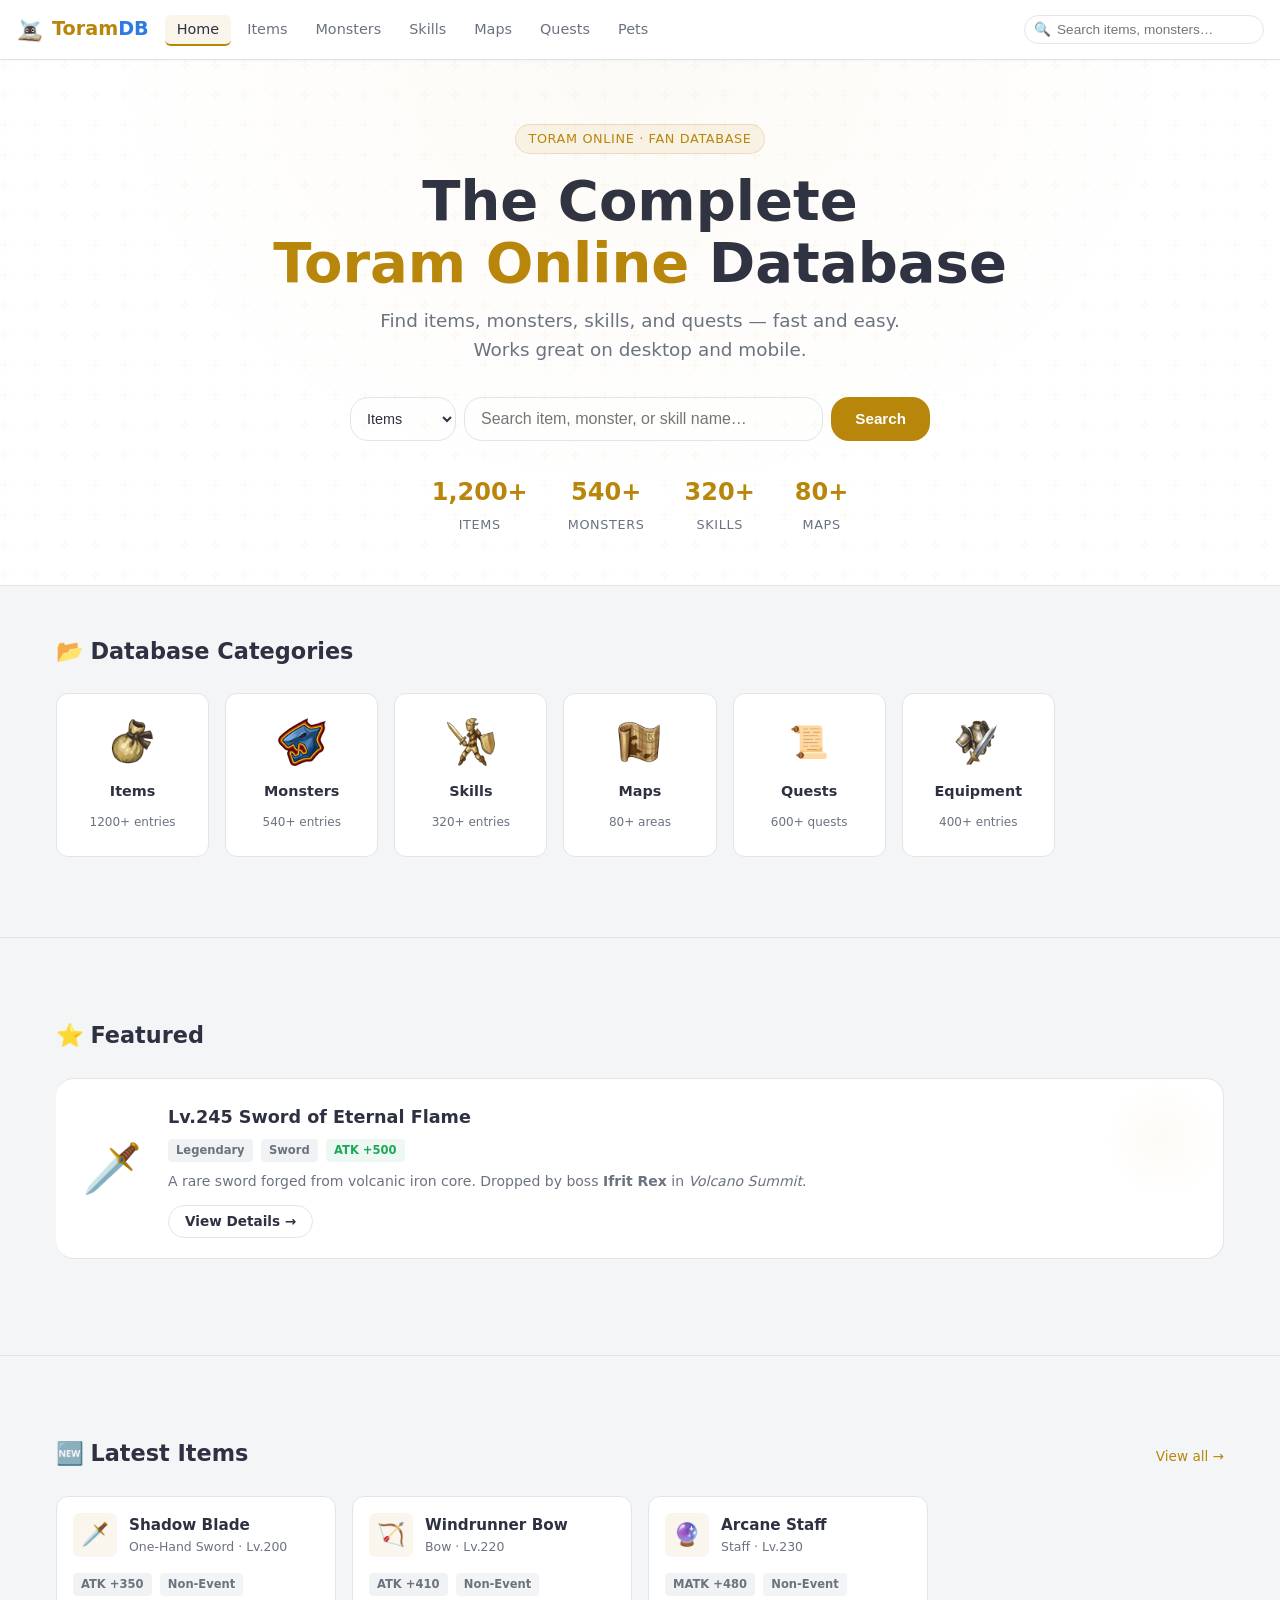
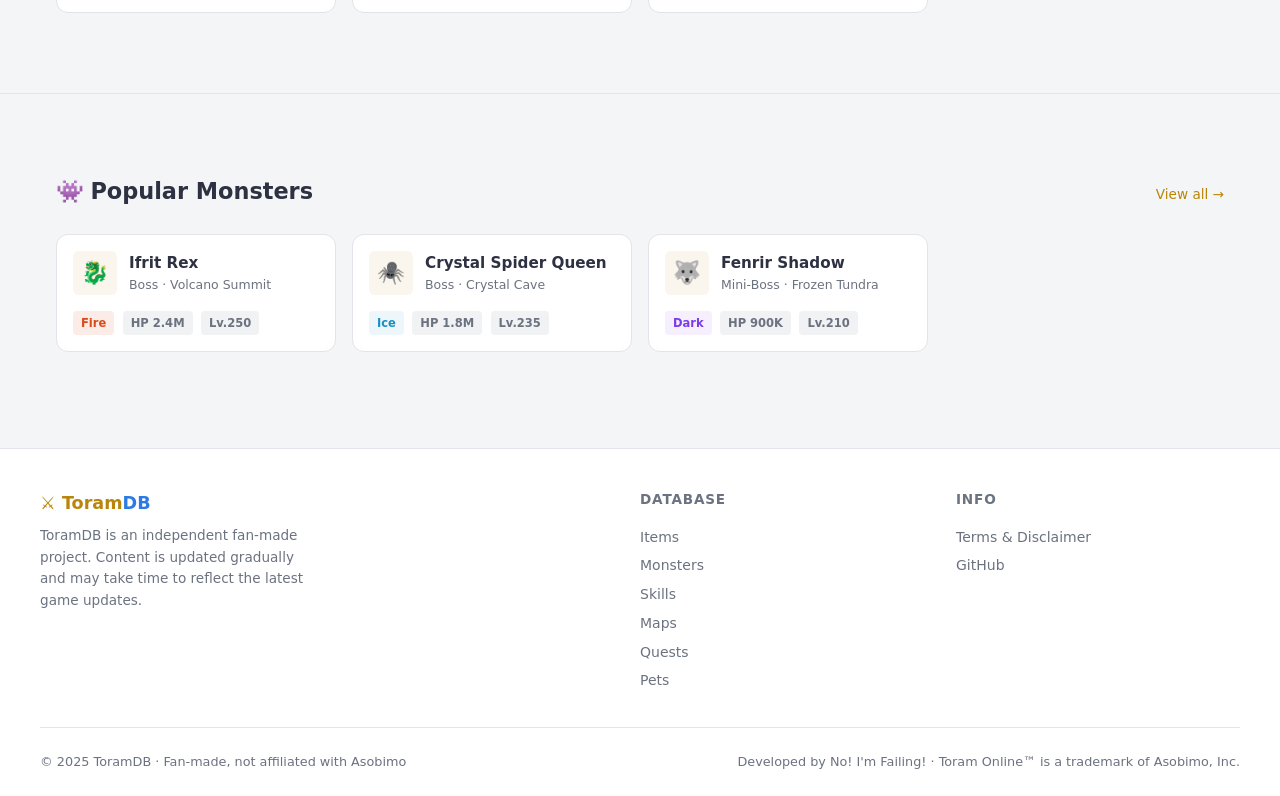
==== index.html @ d9466b9e "feat: replace emoji icons with custom PNG icons in navigation and categories ## CSS - Add .brand-ico" ====
<!DOCTYPE html>
<html lang="en">
<head>
  <meta charset="UTF-8" />
  <meta name="viewport" content="width=device-width, initial-scale=1.0" />
  <meta name="description" content="ToramDB — The most complete fan-made database for Toram Online. Find items, monsters, skills, maps, and quests." />
  <title>ToramDB — The Fan-made Toram Online Database</title>
  <link rel="stylesheet" href="css/style.css" />
  <!-- Favicon placeholder -->
  <link rel="icon" href="data:image/svg+xml,<svg xmlns='http://www.w3.org/2000/svg' viewBox='0 0 100 100'><text y='.9em' font-size='90'>⚔️</text></svg>" />
</head>
<body>

  <!-- ==================== NAVBAR ==================== -->
  <nav class="navbar" role="navigation" aria-label="Main navigation">
    <a href="index.html" class="nav-brand">
      <span class="brand-icon"><img src="img/icons/brand_ico.png" alt="ToramDB" width="28" height="28"></span>
      <span>Toram<span class="brand-highlight">DB</span></span>
    </a>

    <ul class="nav-links" role="list">
      <li><a href="index.html" class="active">Home</a></li>
      <li><a href="pages/items.html">Items</a></li>
      <li><a href="pages/monsters.html">Monsters</a></li>
      <li><a href="pages/skills.html">Skills</a></li>
      <li><a href="pages/maps.html">Maps</a></li>
      <li><a href="pages/quests.html">Quests</a></li>
      <li><a href="pages/pets.html">Pets</a></li>
    </ul>

    <div class="nav-search">
      <span class="search-icon">🔍</span>
      <input
        type="search"
        class="search-sync"
        placeholder="Search items, monsters…"
        aria-label="Search"
        id="navSearchInput"
      />
    </div>

    <button
      class="hamburger"
      id="hamburger"
      aria-label="Toggle menu"
      aria-expanded="false"
      aria-controls="mobileMenu"
    >
      <span></span><span></span><span></span>
    </button>
  </nav>

  <!-- Mobile Menu -->
  <div class="mobile-menu" id="mobileMenu" role="menu">
    <a href="index.html" role="menuitem">🏠 Home</a>
    <a href="pages/items.html" role="menuitem"><img src="img/icons/items_ico.png" class="menu-icon" alt=""> Items</a>
    <a href="pages/monsters.html" role="menuitem"><img src="img/icons/monsters_ico.png" class="menu-icon" alt=""> Monsters</a>
    <a href="pages/skills.html" role="menuitem"><img src="img/icons/skills_ico.png" class="menu-icon" alt=""> Skills</a>
    <a href="pages/maps.html" role="menuitem"><img src="img/icons/maps_ico.png" class="menu-icon" alt=""> Maps</a>
    <a href="pages/quests.html" role="menuitem">📜 Quests</a>
    <a href="pages/pets.html" role="menuitem">🐾 Pets</a>
    <div class="mobile-search">
      <span class="search-icon">🔍</span>
      <input
        type="search"
        class="search-sync"
        placeholder="Search items, monsters…"
        aria-label="Mobile search"
      />
    </div>
  </div>

  <!-- ==================== HERO ==================== -->
  <section class="hero" aria-labelledby="hero-title">
    <div class="hero-badge">Toram Online · Fan Database</div>
    <h1 id="hero-title">
      The Complete<br />
      <span>Toram Online</span> Database
    </h1>
    <p>
      Find items, monsters, skills, and quests — fast and easy.
      Works great on desktop and mobile.
    </p>

    <form class="hero-search" id="heroSearchForm" role="search">
      <select id="heroSearchCategory" aria-label="Search category">
        <option value="items">Items</option>
        <option value="monsters">Monsters</option>
        <option value="skills">Skills</option>
        <option value="maps">Maps</option>
        <option value="quests">Quests</option>
        <option value="pets">Pets</option>
      </select>
      <input
        type="search"
        id="heroSearchInput"
        class="search-sync"
        placeholder="Search item, monster, or skill name…"
        aria-label="Hero search"
        autocomplete="off"
      />
      <button type="submit" class="btn btn-primary">Search</button>
    </form>

    <div class="hero-stats" id="heroStats" aria-label="Database statistics">
      <div class="stat">
        <span class="stat-num" data-count="1200" data-suffix="+">0</span>
        <span class="stat-label">Items</span>
      </div>
      <div class="stat">
        <span class="stat-num" data-count="540" data-suffix="+">0</span>
        <span class="stat-label">Monsters</span>
      </div>
      <div class="stat">
        <span class="stat-num" data-count="320" data-suffix="+">0</span>
        <span class="stat-label">Skills</span>
      </div>
      <div class="stat">
        <span class="stat-num" data-count="80" data-suffix="+">0</span>
        <span class="stat-label">Maps</span>
      </div>
    </div>
  </section>

  <!-- ==================== CATEGORIES ==================== -->
  <main>
    <div class="section">
      <div class="section-header">
        <h2 class="section-title"><span class="icon">📂</span>Database Categories</h2>
      </div>
      <div class="categories-grid" id="categoriesGrid">
        <a href="pages/items.html" class="cat-card" aria-label="Items database">
          <span class="cat-icon"><img src="img/icons/items_ico.png" alt="Items"></span>
          <span class="cat-name">Items</span>
          <span class="cat-count">1200+ entries</span>
        </a>
        <a href="pages/monsters.html" class="cat-card" aria-label="Monsters database">
          <span class="cat-icon"><img src="img/icons/monsters_ico.png" alt="Monsters"></span>
          <span class="cat-name">Monsters</span>
          <span class="cat-count">540+ entries</span>
        </a>
        <a href="pages/skills.html" class="cat-card" aria-label="Skills database">
          <span class="cat-icon"><img src="img/icons/skills_ico.png" alt="Skills"></span>
          <span class="cat-name">Skills</span>
          <span class="cat-count">320+ entries</span>
        </a>
        <a href="pages/maps.html" class="cat-card" aria-label="Maps database">
          <span class="cat-icon"><img src="img/icons/maps_ico.png" alt="Maps"></span>
          <span class="cat-name">Maps</span>
          <span class="cat-count">80+ areas</span>
        </a>
        <a href="pages/quests.html" class="cat-card" aria-label="Quests database">
          <span class="cat-icon">📜</span>
          <span class="cat-name">Quests</span>
          <span class="cat-count">600+ quests</span>
        </a>
        <a href="pages/items.html?category=equipment" class="cat-card" aria-label="Equipment database">
          <span class="cat-icon"><img src="img/icons/equip_ico.png" alt="Equipment"></span>
          <span class="cat-name">Equipment</span>
          <span class="cat-count">400+ entries</span>
        </a>
      </div>
    </div>

    <hr class="divider" />

    <!-- ==================== SPOTLIGHT: FEATURED ITEM ==================== -->
    <div class="section">
      <div class="section-header">
        <h2 class="section-title"><span class="icon">⭐</span>Featured</h2>
      </div>

      <div class="spotlight-card" id="spotlightCard">
        <div class="spotlight-icon">🗡️</div>
        <div class="spotlight-info">
          <p class="title">Lv.245 Sword of Eternal Flame</p>
          <p class="meta">
            <span class="tag legendary">Legendary</span>
            <span class="tag">Sword</span>
            <span class="tag green">ATK +500</span>
          </p>
          <p class="text-muted" style="font-size:.875rem">
            A rare sword forged from volcanic iron core.
            Dropped by boss <strong>Ifrit Rex</strong> in <em>Volcano Summit</em>.
          </p>
          <div class="mt-2">
            <a href="pages/items.html" class="btn btn-outline" style="font-size:.85rem;padding:.45rem 1rem">View Details →</a>
          </div>
        </div>
      </div>
    </div>

    <hr class="divider" />

    <!-- ==================== LATEST ITEMS ==================== -->
    <div class="section">
      <div class="section-header">
        <h2 class="section-title"><span class="icon">🆕</span>Latest Items</h2>
        <a href="pages/items.html" class="section-link">View all →</a>
      </div>
      <div class="data-grid" id="latestItemsGrid">

        <article class="data-card" data-name="Shadow Blade" style="cursor:pointer">
          <div class="data-card-header">
            <div class="data-card-icon">🗡️</div>
            <div>
              <div class="data-card-title">Shadow Blade</div>
              <div class="data-card-subtitle">One-Hand Sword · Lv.200</div>
            </div>
          </div>
          <div class="data-card-body">
            <span class="tag">ATK +350</span>
            <span class="tag non-event">Non-Event</span>
          </div>
        </article>

        <article class="data-card" data-name="Windrunner Bow" style="cursor:pointer">
          <div class="data-card-header">
            <div class="data-card-icon">🏹</div>
            <div>
              <div class="data-card-title">Windrunner Bow</div>
              <div class="data-card-subtitle">Bow · Lv.220</div>
            </div>
          </div>
          <div class="data-card-body">
            <span class="tag">ATK +410</span>
            <span class="tag non-event">Non-Event</span>
          </div>
        </article>

        <article class="data-card" data-name="Arcane Staff" style="cursor:pointer">
          <div class="data-card-header">
            <div class="data-card-icon">🔮</div>
            <div>
              <div class="data-card-title">Arcane Staff</div>
              <div class="data-card-subtitle">Staff · Lv.230</div>
            </div>
          </div>
          <div class="data-card-body">
            <span class="tag">MATK +480</span>
            <span class="tag non-event">Non-Event</span>
          </div>
        </article>

      </div>
    </div>

    <hr class="divider" />

    <!-- ==================== FEATURED MONSTERS ==================== -->
    <div class="section">
      <div class="section-header">
        <h2 class="section-title"><span class="icon">👾</span>Popular Monsters</h2>
        <a href="pages/monsters.html" class="section-link">View all →</a>
      </div>
      <div class="data-grid" id="popularMonstersGrid">

        <article class="data-card">
          <div class="data-card-header">
            <div class="data-card-icon">🐉</div>
            <div>
              <div class="data-card-title">Ifrit Rex</div>
              <div class="data-card-subtitle">Boss · Volcano Summit</div>
            </div>
          </div>
          <div class="data-card-body">
            <span class="tag red">Fire</span>
            <span class="tag">HP 2.4M</span>
            <span class="tag legendary">Lv.250</span>
          </div>
        </article>

        <article class="data-card">
          <div class="data-card-header">
            <div class="data-card-icon">🕷️</div>
            <div>
              <div class="data-card-title">Crystal Spider Queen</div>
              <div class="data-card-subtitle">Boss · Crystal Cave</div>
            </div>
          </div>
          <div class="data-card-body">
            <span class="tag ice">Ice</span>
            <span class="tag">HP 1.8M</span>
            <span class="tag legendary">Lv.235</span>
          </div>
        </article>

        <article class="data-card">
          <div class="data-card-header">
            <div class="data-card-icon">🐺</div>
            <div>
              <div class="data-card-title">Fenrir Shadow</div>
              <div class="data-card-subtitle">Mini-Boss · Frozen Tundra</div>
            </div>
          </div>
          <div class="data-card-body">
            <span class="tag dark">Dark</span>
            <span class="tag">HP 900K</span>
            <span class="tag legendary">Lv.210</span>
          </div>
        </article>

      </div>
    </div>
  </main>

  <!-- ==================== FOOTER ==================== -->
  <footer>
    <div class="footer-grid">
      <div>
        <div class="footer-brand">⚔️ Toram<span class="brand-highlight">DB</span></div>
        <p class="footer-desc">
          ToramDB is an independent fan-made project.
          Content is updated gradually and may take time to reflect
          the latest game updates.
        </p>
      </div>
      <div class="footer-col">
        <h4>Database</h4>
        <a href="pages/items.html">Items</a>
        <a href="pages/monsters.html">Monsters</a>
        <a href="pages/skills.html">Skills</a>
        <a href="pages/maps.html">Maps</a>
        <a href="pages/quests.html">Quests</a>
        <a href="pages/pets.html">Pets</a>
      </div>
      <div class="footer-col">
        <h4>Info</h4>
        <a href="pages/terms.html">Terms & Disclaimer</a>
        <a href="https://github.com/ut053082686/toramcodex.github.io" target="_blank" rel="noopener">GitHub</a>
      </div>
    </div>
    <div class="footer-bottom">
      <span>© 2025 ToramDB · Fan-made, not affiliated with Asobimo</span>
      <span>Developed by No! I'm Failing! · Toram Online™ is a trademark of Asobimo, Inc.</span>
    </div>
  </footer>

  <button id="backToTop" aria-label="Back to top" title="Back to top">↑</button>

  <!-- Item detail modal -->
  <div id="itemModal"></div>

  <script src="js/sheets.js"></script>
  <script src="js/main.js"></script>
  <script src="js/modal.js"></script>
  <script>
    // Load homepage sections from Google Sheets (categories, featured, stats)
    ToramSheets.loadHomepage();

    // Load latest data from Sheets (if configured), else keep static HTML
    ToramSheets.loadLatest('items', 'latestItemsGrid', 3);

    // Make Latest Items cards clickable → popup modal
    // Use event delegation so it works with both static and dynamic cards
    document.getElementById('latestItemsGrid').addEventListener('click', function (e) {
      var card = e.target.closest('[data-name]');
      if (card) ItemModal.open(card.dataset.name);
    });
  </script>
</body>
</html>
---- css/style.css ----
/* ============================================================
   ToramCodex — Mobile-first stylesheet
   Theme: Soft Light RPG  |  Palette: Gray · White · Gold
   ============================================================ */

/* ---------- Reset & Custom Properties ---------- */
*, *::before, *::after {
  box-sizing: border-box;
  margin: 0;
  padding: 0;
}

:root {
  /* Base — soft off-whites, never pure #fff */
  --bg-base:       #f4f5f7;
  --bg-card:       #ffffff;
  --bg-card-hover: #fafafa;
  --bg-nav:        #ffffffee;
  --border:        #e2e4e9;
  --border-hover:  #c8cbd3;

  /* Accent — warm muted amber for RPG feel */
  --accent:        #b8860b;
  --accent-hover:  #d49b14;
  --accent-cyan:   #2c7be5;
  --accent-gold:   #b8860b;

  /* Text — dark grays, not pure black */
  --text-primary:  #2d3142;
  --text-secondary:#6b7280;

  /* Status */
  --danger:        #dc3545;
  --success:       #28a745;
  --info:          #2c7be5;
  --warning:       #d49b14;

  /* Toram Element Colors — slightly deeper for light bg contrast */
  --el-fire:       #d94b1a;
  --el-ice:        #1a8fc4;
  --el-wind:       #1ea85a;
  --el-earth:      #a07830;
  --el-dark:       #7c3aed;
  --el-light:      #b8960a;
  --el-water:      #2179b5;
  --el-neutral:    #6b7280;

  /* Item Category Colors */
  --tag-event:     #d47a0a;
  --tag-non-event: #6b7280;

  /* Layout */
  --radius-sm:     6px;
  --radius-md:     12px;
  --radius-lg:     18px;
  --shadow:        0 2px 12px rgba(0,0,0,.08);
  --shadow-glow:   0 4px 16px rgba(184,134,11,.1);
  --transition:    .2s ease;
  --nav-h:         60px;
  --font-main:     'Segoe UI', system-ui, sans-serif;
  --font-mono:     'Courier New', monospace;
}

html { scroll-behavior: smooth; }

body {
  font-family: var(--font-main);
  background: var(--bg-base);
  color: var(--text-primary);
  line-height: 1.6;
  min-height: 100vh;
  overflow-y: scroll;
}

a { color: var(--accent); text-decoration: none; }
a:hover { color: var(--accent-hover); }

img { max-width: 100%; display: block; }

ul { list-style: none; }

/* ---------- Scrollbar ---------- */
::-webkit-scrollbar { width: 6px; }
::-webkit-scrollbar-track { background: var(--bg-base); }
::-webkit-scrollbar-thumb { background: #c8cbd3; border-radius: 3px; }

/* ============================================================
   NAVIGATION
   ============================================================ */
.navbar {
  position: sticky;
  top: 0;
  z-index: 1000;
  height: var(--nav-h);
  background: var(--bg-nav);
  backdrop-filter: blur(12px);
  border-bottom: 1px solid var(--border);
  display: flex;
  align-items: center;
  padding: 0 1rem;
  gap: 1rem;
  box-shadow: 0 1px 3px rgba(0,0,0,.04);
}

.nav-brand {
  display: flex;
  align-items: center;
  gap: .5rem;
  font-size: 1.2rem;
  font-weight: 700;
  color: var(--accent);
  white-space: nowrap;
}

.nav-brand .brand-icon { font-size: 1.4rem; line-height: 1; }
.nav-brand .brand-icon img { width: 28px; height: 28px; object-fit: contain; vertical-align: middle; }
.brand-highlight { color: var(--accent-cyan); }

/* Category card & mobile menu icon images */
.cat-icon img { width: 48px; height: 48px; object-fit: contain; }
.menu-icon { width: 20px; height: 20px; object-fit: contain; vertical-align: middle; margin-right: 4px; }

.nav-links {
  display: flex;
  gap: .25rem;
  flex: 1;
}

.nav-links a {
  color: var(--text-secondary);
  padding: .4rem .75rem;
  border-radius: var(--radius-sm);
  font-size: .9rem;
  transition: color var(--transition), background var(--transition);
}

.nav-links a:hover,
.nav-links a.active {
  color: var(--text-primary);
  background: rgba(184,134,11,.08);
  border-bottom: 2px solid var(--accent);
}

.nav-search {
  position: relative;
  max-width: 240px;
  flex: 1;
}

.nav-search input {
  width: 100%;
  padding: .4rem .75rem .4rem 2rem;
  background: var(--bg-card);
  border: 1px solid var(--border);
  border-radius: 20px;
  color: var(--text-primary);
  font-size: .85rem;
  transition: border-color var(--transition);
}

.nav-search input:focus {
  outline: none;
  border-color: var(--accent);
  box-shadow: 0 0 0 2px rgba(184,134,11,.1);
}

.nav-search .search-icon {
  position: absolute;
  left: .6rem;
  top: 50%;
  transform: translateY(-50%);
  color: var(--text-secondary);
  font-size: .85rem;
  pointer-events: none;
}

/* Hamburger */
.hamburger {
  display: none;
  flex-direction: column;
  gap: 5px;
  background: none;
  border: none;
  cursor: pointer;
  padding: .3rem;
  margin-left: auto;
}

.hamburger span {
  display: block;
  width: 22px;
  height: 2px;
  background: var(--text-secondary);
  border-radius: 2px;
  transition: transform var(--transition), opacity var(--transition);
}

.hamburger.open span:nth-child(1) { transform: translateY(7px) rotate(45deg); }
.hamburger.open span:nth-child(2) { opacity: 0; }
.hamburger.open span:nth-child(3) { transform: translateY(-7px) rotate(-45deg); }

/* Mobile nav drawer */
.mobile-menu {
  display: none;
  position: fixed;
  top: var(--nav-h);
  left: 0;
  right: 0;
  background: var(--bg-card);
  border-bottom: 1px solid var(--border);
  padding: 1rem;
  z-index: 999;
  flex-direction: column;
  gap: .5rem;
}

.mobile-menu.open { display: flex; }

.mobile-menu a {
  color: var(--text-secondary);
  padding: .6rem 1rem;
  border-radius: var(--radius-sm);
  font-size: 1rem;
  transition: color var(--transition), background var(--transition);
}

.mobile-menu a:hover { color: var(--text-primary); background: var(--border); }

.mobile-search {
  position: relative;
  margin-top: .5rem;
}

.mobile-search input {
  width: 100%;
  padding: .6rem .75rem .6rem 2.2rem;
  background: var(--bg-base);
  border: 1px solid var(--border);
  border-radius: 20px;
  color: var(--text-primary);
  font-size: .9rem;
}

.mobile-search input:focus { outline: none; border-color: var(--accent); }

.mobile-search .search-icon {
  position: absolute;
  left: .75rem;
  top: 50%;
  transform: translateY(-50%);
  color: var(--text-secondary);
}

/* ============================================================
   HERO SECTION
   ============================================================ */
.hero {
  position: relative;
  overflow: hidden;
  padding: 4rem 1rem 3rem;
  text-align: center;
  background: var(--bg-card);
  border-bottom: 1px solid var(--border);
}

.hero::before {
  content: '';
  position: absolute;
  inset: 0;
  background:
    radial-gradient(ellipse at 50% 0%, rgba(184,134,11,.04) 0%, transparent 60%),
    url("data:image/svg+xml,%3Csvg width='60' height='60' viewBox='0 0 60 60' xmlns='http://www.w3.org/2000/svg'%3E%3Cg fill='none' fill-rule='evenodd'%3E%3Cg fill='%23b8860b' fill-opacity='0.03'%3E%3Cpath d='M36 34v-4h-2v4h-4v2h4v4h2v-4h4v-2h-4zm0-30V0h-2v4h-4v2h4v4h2V6h4V4h-4zM6 34v-4H4v4H0v2h4v4h2v-4h4v-2H6zM6 4V0H4v4H0v2h4v4h2V6h4V4H6z'/%3E%3C/g%3E%3C/g%3E%3C/svg%3E");
  pointer-events: none;
}

.hero-badge {
  display: inline-block;
  padding: .25rem .75rem;
  background: rgba(184,134,11,.08);
  border: 1px solid rgba(184,134,11,.2);
  border-radius: 20px;
  font-size: .8rem;
  color: var(--accent);
  margin-bottom: 1rem;
  letter-spacing: .05em;
  text-transform: uppercase;
}

.hero h1 {
  font-size: clamp(2rem, 6vw, 3.5rem);
  font-weight: 800;
  line-height: 1.1;
  margin-bottom: .75rem;
}

.hero h1 span {
  color: var(--accent);
}

.hero p {
  font-size: clamp(.95rem, 2.5vw, 1.15rem);
  color: var(--text-secondary);
  max-width: 560px;
  margin: 0 auto 2rem;
}

.hero-search {
  display: flex;
  max-width: 580px;
  margin: 0 auto 2rem;
  gap: .5rem;
}

.hero-search select {
  padding: .75rem .75rem;
  background: var(--bg-card);
  border: 1px solid var(--border);
  border-radius: var(--radius-lg);
  color: var(--text-primary);
  font-size: .9rem;
  cursor: pointer;
  transition: border-color var(--transition);
}

.hero-search select:focus { outline: none; border-color: var(--accent); }

.hero-search input {
  flex: 1;
  padding: .75rem 1rem;
  background: var(--bg-card);
  border: 1px solid var(--border);
  border-radius: var(--radius-lg);
  color: var(--text-primary);
  font-size: 1rem;
  transition: border-color var(--transition);
}

.hero-search input:focus { outline: none; border-color: var(--accent); box-shadow: 0 0 0 3px rgba(184,134,11,.08); }

.btn {
  padding: .75rem 1.5rem;
  border: none;
  border-radius: var(--radius-lg);
  font-size: .95rem;
  font-weight: 600;
  cursor: pointer;
  transition: filter var(--transition), transform var(--transition);
  white-space: nowrap;
}

.btn:hover { filter: brightness(1.15); transform: translateY(-1px); }
.btn:active { transform: translateY(0); }

.btn-primary { background: var(--accent); color: #fff; font-weight: 700; }
.btn-outline {
  background: transparent;
  border: 1px solid var(--border);
  color: var(--text-primary);
}
.btn-outline:hover { border-color: var(--accent); color: var(--accent); }

.hero-stats {
  display: flex;
  justify-content: center;
  gap: 2.5rem;
  flex-wrap: wrap;
}

.hero-stats .stat { text-align: center; }
.hero-stats .stat-num {
  display: block;
  font-size: 1.5rem;
  font-weight: 700;
  color: var(--accent);
}
.hero-stats .stat-label {
  font-size: .8rem;
  color: var(--text-secondary);
  text-transform: uppercase;
  letter-spacing: .05em;
}

/* ============================================================
   SECTION COMMON
   ============================================================ */
.section {
  padding: 3rem 1rem;
  max-width: 1200px;
  margin: 0 auto;
}

.section-header {
  display: flex;
  align-items: baseline;
  gap: 1rem;
  margin-bottom: 1.5rem;
}

.section-title {
  font-size: 1.4rem;
  font-weight: 700;
}

.section-title .icon { margin-right: .4rem; }

.section-link {
  margin-left: auto;
  font-size: .85rem;
  color: var(--accent);
}
.section-link:hover { color: var(--accent-hover); }

/* ============================================================
   CATEGORY CARDS GRID
   ============================================================ */
.categories-grid {
  display: grid;
  grid-template-columns: repeat(auto-fill, minmax(150px, 1fr));
  gap: 1rem;
}

.cat-card {
  display: flex;
  flex-direction: column;
  align-items: center;
  gap: .6rem;
  padding: 1.5rem 1rem;
  background: var(--bg-card);
  border: 1px solid var(--border);
  border-radius: var(--radius-md);
  text-align: center;
  transition: border-color var(--transition), transform var(--transition), box-shadow var(--transition);
  cursor: pointer;
  color: var(--text-primary);
}

.cat-card:hover {
  border-color: var(--accent);
  transform: translateY(-3px);
  box-shadow: var(--shadow-glow);
  color: var(--text-primary);
}

/* Individual category card accent on hover */
.cat-card[aria-label*="Items"]:hover       { border-color: var(--el-fire);  box-shadow: 0 4px 16px rgba(217,75,26,.1); }
.cat-card[aria-label*="Monsters"]:hover    { border-color: var(--rarity-epic); box-shadow: 0 4px 16px rgba(124,58,237,.1); }
.cat-card[aria-label*="Skills"]:hover      { border-color: var(--el-ice);  box-shadow: 0 4px 16px rgba(26,143,196,.1); }
.cat-card[aria-label*="Maps"]:hover        { border-color: var(--el-wind); box-shadow: 0 4px 16px rgba(30,168,90,.1); }
.cat-card[aria-label*="Quests"]:hover      { border-color: var(--el-light); box-shadow: 0 4px 16px rgba(184,150,10,.1); }
.cat-card[aria-label*="Equipment"]:hover   { border-color: var(--rarity-legendary); box-shadow: 0 4px 16px rgba(212,122,10,.1); }

.cat-card .cat-icon {
  font-size: 2rem;
  line-height: 1;
  width: 48px;
  height: 48px;
  display: flex;
  align-items: center;
  justify-content: center;
  margin: 0 auto .25rem;
  overflow: hidden;
}
.cat-card .cat-icon img {
  width: 100%;
  height: 100%;
  object-fit: contain;
}

.cat-card .cat-name {
  font-size: .9rem;
  font-weight: 600;
}

.cat-card .cat-count {
  font-size: .75rem;
  color: var(--text-secondary);
}

/* ============================================================
   DATA TABLE / CARD GRID
   ============================================================ */
.data-grid {
  display: grid;
  grid-template-columns: repeat(auto-fill, minmax(280px, 1fr));
  gap: 1rem;
}

.data-card {
  background: var(--bg-card);
  border: 1px solid var(--border);
  border-radius: var(--radius-md);
  padding: 1rem;
  transition: border-color var(--transition), box-shadow var(--transition);
}

.data-card { cursor: pointer; }

.data-card:hover {
  border-color: var(--border-hover);
  background: var(--bg-card-hover);
  box-shadow: var(--shadow);
}

.data-card-header {
  display: flex;
  align-items: center;
  gap: .75rem;
  margin-bottom: .75rem;
}

.data-card-icon {
  width: 44px;
  height: 44px;
  border-radius: var(--radius-sm);
  background: rgba(184,134,11,.07);
  display: flex;
  align-items: center;
  justify-content: center;
  font-size: 1.4rem;
  flex-shrink: 0;
  overflow: hidden;
}
.data-card-icon img {
  width: 100%;
  height: 100%;
  object-fit: cover;
  border-radius: inherit;
}

.data-card-title { font-weight: 600; font-size: .95rem; }
.data-card-subtitle { font-size: .78rem; color: var(--text-secondary); }

.data-card-body { font-size: .85rem; color: var(--text-secondary); }

.tag {
  display: inline-block;
  padding: .15rem .5rem;
  border-radius: 4px;
  font-size: .72rem;
  font-weight: 600;
  background: rgba(141,147,165,.12);
  color: var(--text-secondary);
  margin-right: .25rem;
  margin-top: .25rem;
}

/* Event / Non-Event tags */
.tag.event      { background: rgba(212,122,10,.12); color: var(--tag-event); font-weight: 600; }
.tag.non-event  { background: rgba(107,114,128,.08); color: var(--tag-non-event); }

/* High-level monster gold badge (Lv ≥240) */
.tag.gold       { background: rgba(184,134,11,.12); color: var(--accent-gold); font-weight: 600; }

/* Monster type tags */
.tag.mini-boss  { background: rgba(212,122,10,.12); color: #b45309; white-space: nowrap; }

/* Monster difficulty tags */
.tag.diff-easy      { background: rgba(34,197,94,.12);  color: #16a34a; }
.tag.diff-normal    { background: rgba(59,130,246,.12); color: #2563eb; }
.tag.diff-hard      { background: rgba(245,158,11,.12); color: #d97706; }
.tag.diff-nightmare { background: rgba(239,68,68,.12);  color: #dc2626; white-space: nowrap; }
.tag.diff-ultimate  { background: rgba(168,85,247,.12); color: #9333ea; }

/* Monster group toggle */
.tag.mon-group-toggle { background: rgba(99,102,241,.10); color: #6366f1; }

/* Element tags */
.tag.red,
.tag.fire       { background: rgba(217,75,26,.1);  color: var(--el-fire); }
.tag.ice        { background: rgba(26,143,196,.08);   color: var(--el-ice); }
.tag.green,
.tag.wind       { background: rgba(30,168,90,.08);  color: var(--el-wind); }
.tag.earth      { background: rgba(160,120,48,.1);  color: var(--el-earth); }
.tag.dark       { background: rgba(124,58,237,.08); color: var(--el-dark); }
.tag.light      { background: rgba(184,150,10,.08); color: var(--el-light); }
.tag.water      { background: rgba(33,121,181,.08);  color: var(--el-water); }

/* Status tags */
.tag.info       { background: rgba(44,123,229,.08);  color: var(--info); }
.tag.atk        { background: rgba(217,75,26,.08);   color: var(--el-fire); }
.tag.def        { background: rgba(26,143,196,.08);   color: var(--el-ice); }

/* ============================================================
   FEATURED / SPOTLIGHT
   ============================================================ */
.spotlight-card {
  background: var(--bg-card);
  border: 1px solid var(--border);
  border-left: 3px solid var(--rarity-legendary);
  border-radius: var(--radius-lg);
  padding: 1.5rem;
  display: flex;
  gap: 1.5rem;
  align-items: center;
  margin-bottom: 1rem;
  position: relative;
  overflow: hidden;
}

.spotlight-card::after {
  content: '';
  position: absolute;
  top: 0; right: 0;
  width: 120px; height: 120px;
  background: radial-gradient(circle, rgba(184,134,11,.04) 0%, transparent 70%);
  pointer-events: none;
}

.spotlight-icon {
  font-size: 3rem;
  flex-shrink: 0;
  width: 64px;
  height: 64px;
  display: flex;
  align-items: center;
  justify-content: center;
  overflow: hidden;
}
.spotlight-icon img {
  width: 100%;
  height: 100%;
  object-fit: contain;
  border-radius: var(--radius-sm);
}

.spotlight-info .title {
  font-size: 1.1rem;
  font-weight: 700;
  margin-bottom: .25rem;
}

.spotlight-info .meta {
  font-size: .85rem;
  color: var(--text-secondary);
  margin-bottom: .5rem;
}

/* ============================================================
   TABLE  (for detail pages)
   ============================================================ */
.table-wrap { overflow-x: auto; -webkit-overflow-scrolling: touch; }

table {
  width: 100%;
  border-collapse: collapse;
  font-size: .875rem;
}

thead tr {
  background: var(--bg-card);
  border-bottom: 2px solid var(--border);
}

thead th {
  padding: .75rem 1rem;
  text-align: left;
  font-weight: 600;
  color: var(--text-secondary);
  white-space: nowrap;
}

tbody tr { border-bottom: 1px solid var(--border); }
tbody tr:hover { background: rgba(184,134,11,.03); }
tbody td { padding: .65rem 1rem; }
tbody td:first-child { white-space: nowrap; }

.mon-name {
  display: inline-flex;
  align-items: center;
  gap: 4px;
}

.pet-name {
  display: inline-flex;
  align-items: center;
  gap: 6px;
}

#petsTable tr:hover {
  background: var(--bg-base);
}

/* ============================================================
   FILTER BAR
   ============================================================ */
.filter-bar {
  display: flex;
  flex-wrap: wrap;
  gap: .5rem;
  margin-bottom: 1.25rem;
  align-items: center;
}

.filter-bar input[type="search"],
.filter-bar select {
  padding: .45rem .75rem;
  background: var(--bg-card);
  border: 1px solid var(--border);
  border-radius: var(--radius-sm);
  color: var(--text-primary);
  font-size: .85rem;
  transition: border-color var(--transition);
}

.filter-bar input[type="search"] { flex: 1; min-width: 160px; }

.filter-bar input:focus,
.filter-bar select:focus { outline: none; border-color: var(--accent); box-shadow: 0 0 0 2px rgba(184,134,11,.08); }

.filter-bar select { cursor: pointer; }
.filter-bar select option { background: var(--bg-card); }

/* ============================================================
   BREADCRUMB
   ============================================================ */
.breadcrumb {
  display: flex;
  align-items: center;
  gap: .5rem;
  font-size: .82rem;
  color: var(--text-secondary);
  margin-bottom: 1.5rem;
  flex-wrap: wrap;
}

.breadcrumb a { color: var(--text-secondary); }
.breadcrumb a:hover { color: var(--accent); }
.breadcrumb .sep { color: var(--border); }
.breadcrumb .current { color: var(--text-primary); }

/* ============================================================
   PAGINATION
   ============================================================ */
.pagination {
  display: flex;
  justify-content: center;
  gap: .4rem;
  flex-wrap: wrap;
  margin-top: 2rem;
}

.page-btn {
  padding: .4rem .75rem;
  background: var(--bg-card);
  border: 1px solid var(--border);
  border-radius: var(--radius-sm);
  color: var(--text-secondary);
  font-size: .85rem;
  cursor: pointer;
  transition: all var(--transition);
}

.page-btn:hover { border-color: var(--accent); color: var(--text-primary); }
.page-btn:disabled { opacity: .4; cursor: default; }
.page-btn:disabled:hover { border-color: var(--border); color: var(--text-secondary); }
.page-btn.active { background: var(--accent); border-color: var(--accent); color: #fff; font-weight: 600; }

/* Hide items outside current page */
.paginated-hide { display: none !important; }

/* Empty state when filter returns no results */
.empty-state {
  grid-column: 1 / -1;
  padding: 3rem 1rem;
  text-align: center;
  color: var(--text-secondary);
  font-size: .95rem;
}
.empty-state span {
  display: block;
  font-size: 2.5rem;
  margin-bottom: .75rem;
}

/* ============================================================
   FOOTER
   ============================================================ */
footer {
  background: var(--bg-card);
  border-top: 1px solid var(--border);
  padding: 2.5rem 1rem 1.5rem;
  margin-top: 3rem;
}

.footer-grid {
  display: grid;
  grid-template-columns: 2fr 1fr 1fr;
  gap: 2rem;
  max-width: 1200px;
  margin: 0 auto 2rem;
}

.footer-brand { font-size: 1.1rem; font-weight: 700; color: var(--accent); margin-bottom: .5rem; }
.footer-desc  { font-size: .85rem; color: var(--text-secondary); max-width: 280px; }

.footer-col h4 {
  font-size: .85rem;
  font-weight: 600;
  text-transform: uppercase;
  letter-spacing: .06em;
  color: var(--text-secondary);
  margin-bottom: .75rem;
}

.footer-col a {
  display: block;
  font-size: .875rem;
  color: var(--text-secondary);
  padding: .2rem 0;
  transition: color var(--transition);
}

.footer-col a:hover { color: var(--text-primary); }

.footer-bottom {
  max-width: 1200px;
  margin: 0 auto;
  padding-top: 1.5rem;
  border-top: 1px solid var(--border);
  display: flex;
  justify-content: space-between;
  align-items: center;
  flex-wrap: wrap;
  gap: .5rem;
  font-size: .8rem;
  color: var(--text-secondary);
}

/* ============================================================
   UTILITIES
   ============================================================ */
.text-cyan   { color: var(--accent-cyan); }
.text-accent { color: var(--accent); }
.text-gold   { color: var(--accent-gold); }
.text-muted  { color: var(--text-secondary); }
.text-center { text-align: center; }
.mt-1 { margin-top: .5rem; }
.mt-2 { margin-top: 1rem; }
.mt-3 { margin-top: 1.5rem; }
.mb-1 { margin-bottom: .5rem; }
.mb-2 { margin-bottom: 1rem; }
.divider { border: none; border-top: 1px solid var(--border); margin: 2rem 0; }

/* ============================================================
   RESPONSIVE — TABLET  (max 768px)
   ============================================================ */
@media (max-width: 768px) {
  .nav-links,
  .nav-search { display: none; }

  .hamburger { display: flex; }

  .hero { padding: 3rem 1rem 2rem; }

  .hero-search {
    flex-direction: column;
  }

  .hero-stats { gap: 1.5rem; }

  .categories-grid {
    grid-template-columns: repeat(3, 1fr);
  }

  .data-grid {
    grid-template-columns: 1fr;
  }

  .spotlight-card {
    flex-direction: column;
    text-align: center;
  }

  .footer-grid {
    grid-template-columns: 1fr;
    gap: 1.5rem;
  }

  .footer-bottom { justify-content: center; text-align: center; }
}

/* ============================================================
   RESPONSIVE — MOBILE  (max 480px)
   ============================================================ */
@media (max-width: 480px) {
  .categories-grid {
    grid-template-columns: repeat(2, 1fr);
  }

  .section { padding: 2rem .75rem; }

  .hero h1 { font-size: 1.8rem; }

  /* ---- Monster table → card layout on mobile ---- */
  #monstersTable tr { white-space: normal !important; }
  #monstersTable tr td:first-child { white-space: normal; }

  .table-wrap table thead { display: none; }

  .table-wrap table tbody tr {
    display: grid;
    grid-template-columns: 1fr 1fr;
    background: var(--bg-card);
    border: 1px solid var(--border);
    border-radius: var(--radius-lg);
    padding: .75rem;
    margin-bottom: .5rem;
  }

  .table-wrap table tbody tr[data-mon-group] {
    margin-left: 1rem;
    border-left: 3px solid var(--accent);
  }

  .table-wrap table tbody td {
    display: flex;
    flex-direction: column;
    padding: .25rem 0;
    border: none;
    font-size: .82rem;
  }

  .table-wrap table tbody td::before {
    content: attr(data-label);
    font-weight: 600;
    color: var(--text-secondary);
    font-size: .7rem;
    margin-bottom: 1px;
  }

  /* Name: full width row */
  .table-wrap table tbody td:first-child {
    grid-column: 1 / -1;
    font-weight: 600;
    font-size: .95rem;
    padding-bottom: .4rem;
    border-bottom: 1px solid var(--border);
    margin-bottom: .2rem;
  }
  .table-wrap table tbody td:first-child::before { display: none; }

  /* ---- Monsters card grid ---- */
  /* Level: full width */
  #monstersTable td:nth-child(2) { grid-column: 1 / -1; }
  /* Diff & Type: side by side (auto 1fr 1fr) */
  /* Element & HP: side by side (auto 1fr 1fr) */
  /* Location: full width */
  #monstersTable td:nth-child(7) { grid-column: 1 / -1; }
  /* Drop: full width */
  #monstersTable td:last-child {
    grid-column: 1 / -1;
    border-top: 1px solid var(--border);
    padding-top: .4rem;
    margin-top: .2rem;
  }
  #monstersTable td:last-child .tag { font-size: .75rem; }

  /* ---- Pets card grid ---- */
  /* Pet (img+name): full width (from td:first-child rule) */
  /* Level & Spawn At: side by side (auto 1fr 1fr) */

  /* Other tables: keep simple */
  table:not(.table-wrap table) { font-size: .8rem; }
  table:not(.table-wrap table) thead th,
  table:not(.table-wrap table) tbody td { padding: .5rem .75rem; }
}

/* ============================================================
   PAGE-SPECIFIC: inner page hero
   ============================================================ */
.page-hero {
  padding: 2rem 1rem 1.5rem;
  background: var(--bg-card);
  text-align: center;
  border-bottom: 1px solid var(--border);
  box-shadow: 0 1px 3px rgba(0,0,0,.03);
}

.page-hero h1 { font-size: clamp(1.5rem, 4vw, 2.2rem); font-weight: 800; margin-bottom: .4rem; }
.page-hero p  { color: var(--text-secondary); font-size: .95rem; }

/* ============================================================
   DETAIL CARD (Coryn Club-style item/equip detail)
   ============================================================ */
.detail-wrapper {
  max-width: 480px;
  margin: 0 auto;
}

.detail-card {
  background: var(--bg-card);
  border: 1px solid var(--border);
  border-radius: var(--radius-md);
  overflow: hidden;
  box-shadow: var(--shadow);
}

.detail-header {
  display: flex;
  justify-content: space-between;
  align-items: flex-start;
  padding: 1.25rem 1.25rem .5rem;
}

.detail-header h1 {
  font-size: 1.3rem;
  font-weight: 700;
  line-height: 1.3;
  margin: 0;
}

.detail-type {
  display: inline-block;
  font-size: .82rem;
  font-weight: 600;
  color: var(--accent);
  margin-top: .15rem;
}

.detail-fav {
  background: none;
  border: none;
  font-size: 1.4rem;
  cursor: pointer;
  color: var(--border-hover);
  transition: color var(--transition);
  padding: 0;
}
.detail-fav:hover,
.detail-fav.active { color: var(--accent); }

.detail-image {
  margin: .75rem 1.25rem;
  background: var(--bg-base);
  border-radius: var(--radius-sm);
  display: flex;
  align-items: center;
  justify-content: center;
  min-height: 160px;
  overflow: hidden;
}

.detail-image img {
  max-width: 100%;
  max-height: 200px;
  object-fit: contain;
}

.detail-image .placeholder-icon {
  font-size: 4rem;
  opacity: .4;
}

.detail-prices {
  display: flex;
  gap: .5rem;
  padding: 0 1.25rem .75rem;
  flex-wrap: wrap;
}

.price-tag {
  display: inline-flex;
  align-items: center;
  gap: .3rem;
  padding: .3rem .65rem;
  border-radius: 20px;
  font-size: .78rem;
  font-weight: 600;
  border: 1px solid var(--border);
  background: var(--bg-base);
  color: var(--text-secondary);
}

.price-tag.spina { border-color: var(--accent); color: var(--accent); }

/* Detail Tabs */
.detail-tabs {
  display: flex;
  border-top: 1px solid var(--border);
  border-bottom: 1px solid var(--border);
}

.detail-tab {
  flex: 1;
  padding: .6rem .5rem;
  text-align: center;
  font-size: .82rem;
  font-weight: 600;
  background: var(--bg-base);
  border: none;
  color: var(--text-secondary);
  cursor: pointer;
  transition: all var(--transition);
  border-bottom: 2px solid transparent;
}

.detail-tab:hover { color: var(--text-primary); }
.detail-tab.active {
  background: var(--bg-card);
  color: var(--accent);
  border-bottom-color: var(--accent);
}

/* Detail Tab Panels */
.detail-panel {
  display: none;
  padding: 1rem 1.25rem 1.5rem;
}
.detail-panel.active { display: block; }

/* Stat rows */
.stat-row {
  display: flex;
  justify-content: space-between;
  align-items: center;
  padding: .5rem 0;
  border-bottom: 1px solid var(--border);
  font-size: .88rem;
}

.stat-row:last-child { border-bottom: none; }

.stat-name {
  font-weight: 500;
  color: var(--text-primary);
}

.stat-value {
  font-weight: 600;
  color: var(--text-primary);
}

.stat-value.positive { color: var(--success); }
.stat-value.negative { color: var(--danger); }

.stat-section-label {
  font-size: .8rem;
  font-weight: 600;
  color: var(--accent);
  margin-top: .75rem;
  margin-bottom: .25rem;
  padding-top: .5rem;
}

/* Obtain & Recipe content */
.obtain-item,
.recipe-item {
  display: flex;
  align-items: center;
  gap: .75rem;
  padding: .6rem 0;
  border-bottom: 1px solid var(--border);
  font-size: .88rem;
}

.obtain-item:last-child,
.recipe-item:last-child { border-bottom: none; }

.obtain-icon,
.recipe-icon {
  width: 32px;
  height: 32px;
  border-radius: var(--radius-sm);
  background: var(--bg-base);
  display: flex;
  align-items: center;
  justify-content: center;
  font-size: 1rem;
  flex-shrink: 0;
}

/* Detail: back link */
.detail-back {
  display: inline-flex;
  align-items: center;
  gap: .4rem;
  font-size: .88rem;
  color: var(--text-secondary);
  margin-bottom: 1rem;
  transition: color var(--transition);
}
.detail-back:hover { color: var(--accent); }

/* Detail responsive */
@media (max-width: 480px) {
  .detail-wrapper { margin: 0 .5rem; }
  .detail-header h1 { font-size: 1.1rem; }
  .detail-tab { font-size: .75rem; padding: .5rem .3rem; }
}

/* ============================================================
   MODAL OVERLAY (popup detail)
   ============================================================ */
.modal-overlay {
  position: fixed;
  inset: 0;
  z-index: 2000;
  background: rgba(0,0,0,.45);
  display: none;
  align-items: center;
  justify-content: center;
  padding: 1rem;
  opacity: 0;
  transition: opacity .25s ease;
}

.modal-overlay.open {
  display: flex;
  opacity: 1;
}

.modal-overlay.fade-in { opacity: 1; }

.modal-body {
  position: relative;
  width: 100%;
  max-width: 460px;
  max-height: 85vh;
  overflow-y: auto;
  border-radius: var(--radius-md);
  box-shadow: 0 8px 40px rgba(0,0,0,.2);
  animation: modalSlideUp .25s ease;
}

@keyframes modalSlideUp {
  from { transform: translateY(30px); opacity: 0; }
  to   { transform: translateY(0);    opacity: 1; }
}

.modal-close {
  position: absolute;
  top: .75rem;
  right: .75rem;
  z-index: 10;
  width: 32px;
  height: 32px;
  border-radius: 50%;
  background: var(--bg-base);
  border: 1px solid var(--border);
  color: var(--text-secondary);
  font-size: 1.1rem;
  cursor: pointer;
  display: flex;
  align-items: center;
  justify-content: center;
  transition: all var(--transition);
  line-height: 1;
}

.modal-close:hover {
  background: var(--border);
  color: var(--text-primary);
}

/* Modal scrollbar */
.modal-body::-webkit-scrollbar { width: 4px; }
.modal-body::-webkit-scrollbar-track { background: transparent; }
.modal-body::-webkit-scrollbar-thumb { background: var(--border); border-radius: 2px; }

@media (max-width: 480px) {
  .modal-overlay { padding: .5rem; align-items: flex-end; }
  .modal-body {
    max-height: 90vh;
    border-radius: var(--radius-md) var(--radius-md) 0 0;
    animation: modalSlideUpMobile .25s ease;
  }
  @keyframes modalSlideUpMobile {
    from { transform: translateY(100%); }
    to   { transform: translateY(0); }
  }
}

/* ============================================================
   LOADING SKELETON (for future JS data fetching)
   ============================================================ */
@keyframes pulse {
  0%, 100% { opacity: 1; }
  50%       { opacity: .45; }
}

.skeleton {
  background: var(--bg-card);
  animation: pulse 1.4s ease-in-out infinite;
  border-radius: var(--radius-sm);
}

/* ============================================================
   BACK-TO-TOP BUTTON
   ============================================================ */
#backToTop {
  position: fixed;
  bottom: 1.5rem;
  right: 1.5rem;
  width: 40px;
  height: 40px;
  border-radius: 50%;
  background: var(--accent);
  color: #fff;
  border: none;
  font-size: 1.1rem;
  cursor: pointer;
  display: none;
  align-items: center;
  justify-content: center;
  box-shadow: 0 3px 10px rgba(184,134,11,.25);
  transition: opacity var(--transition), transform var(--transition);
  z-index: 900;
}

#backToTop.visible { display: flex; }
#backToTop:hover   { transform: translateY(-2px); }
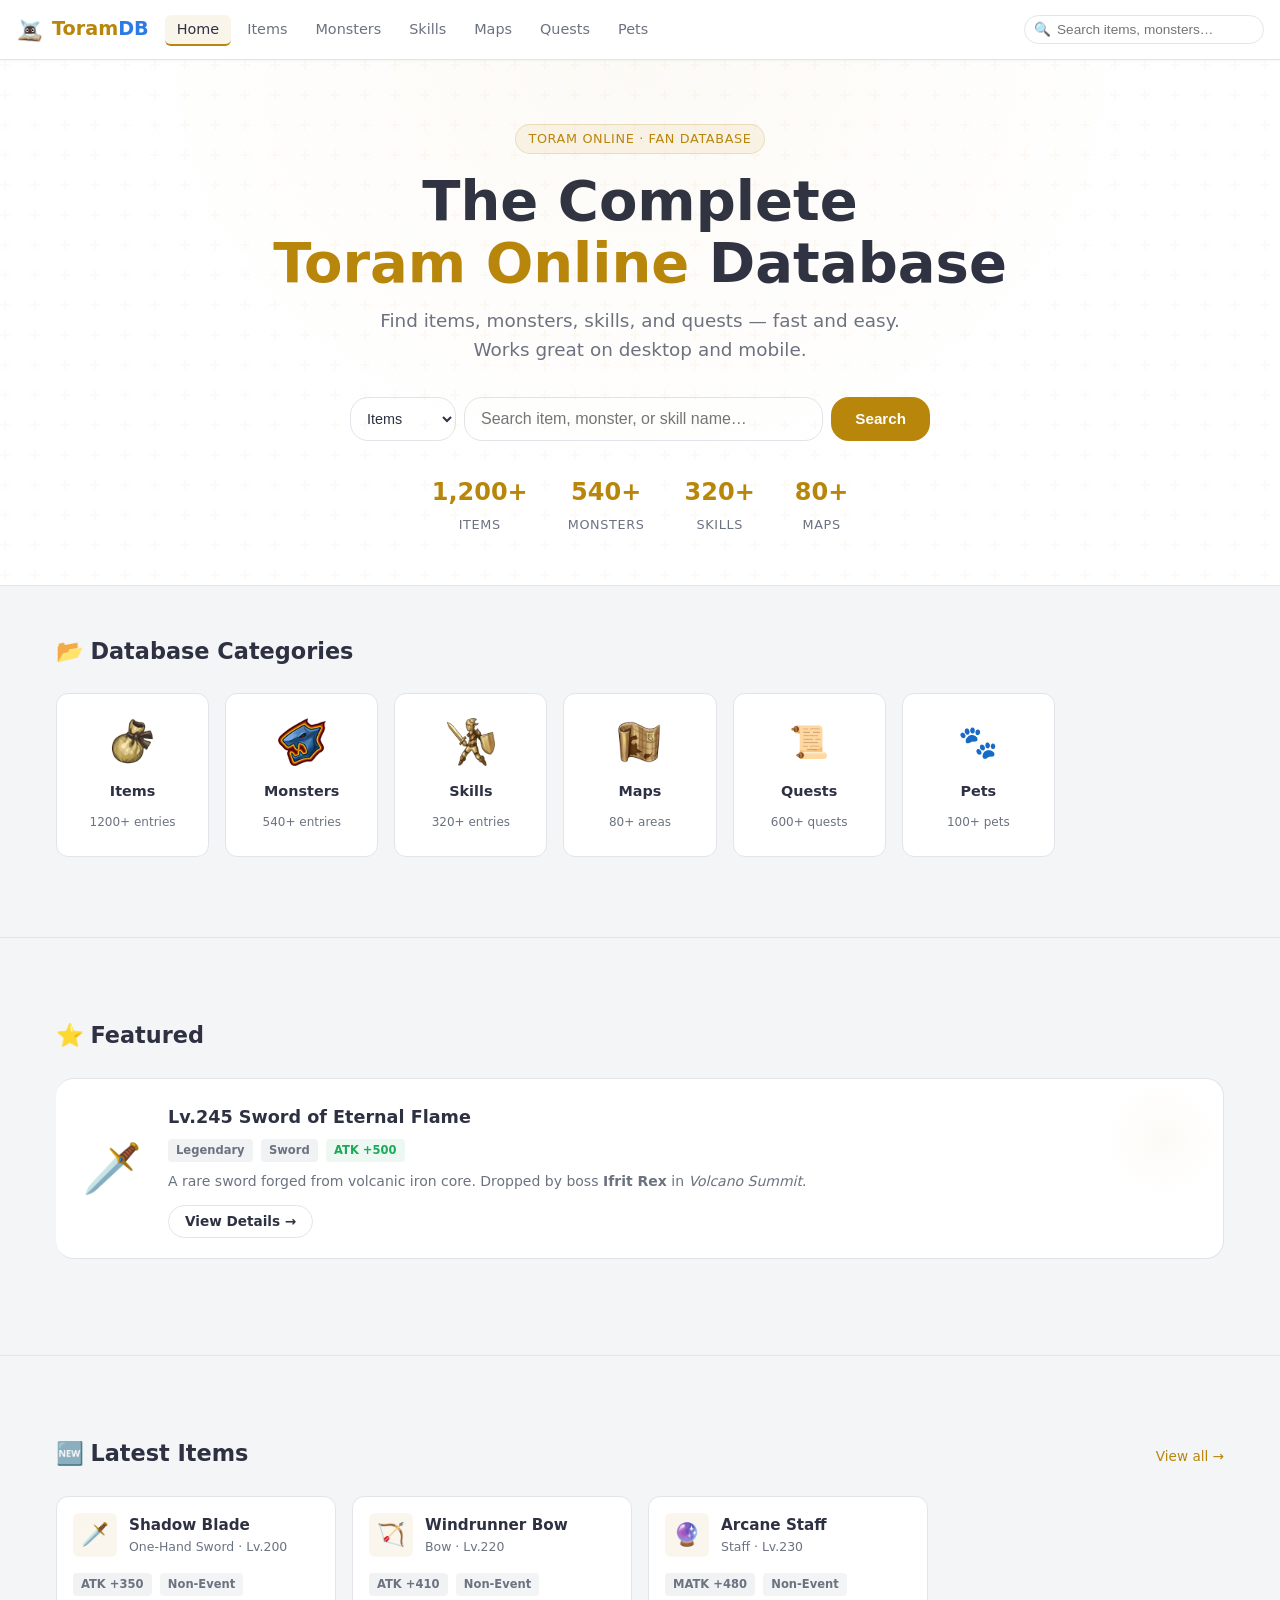
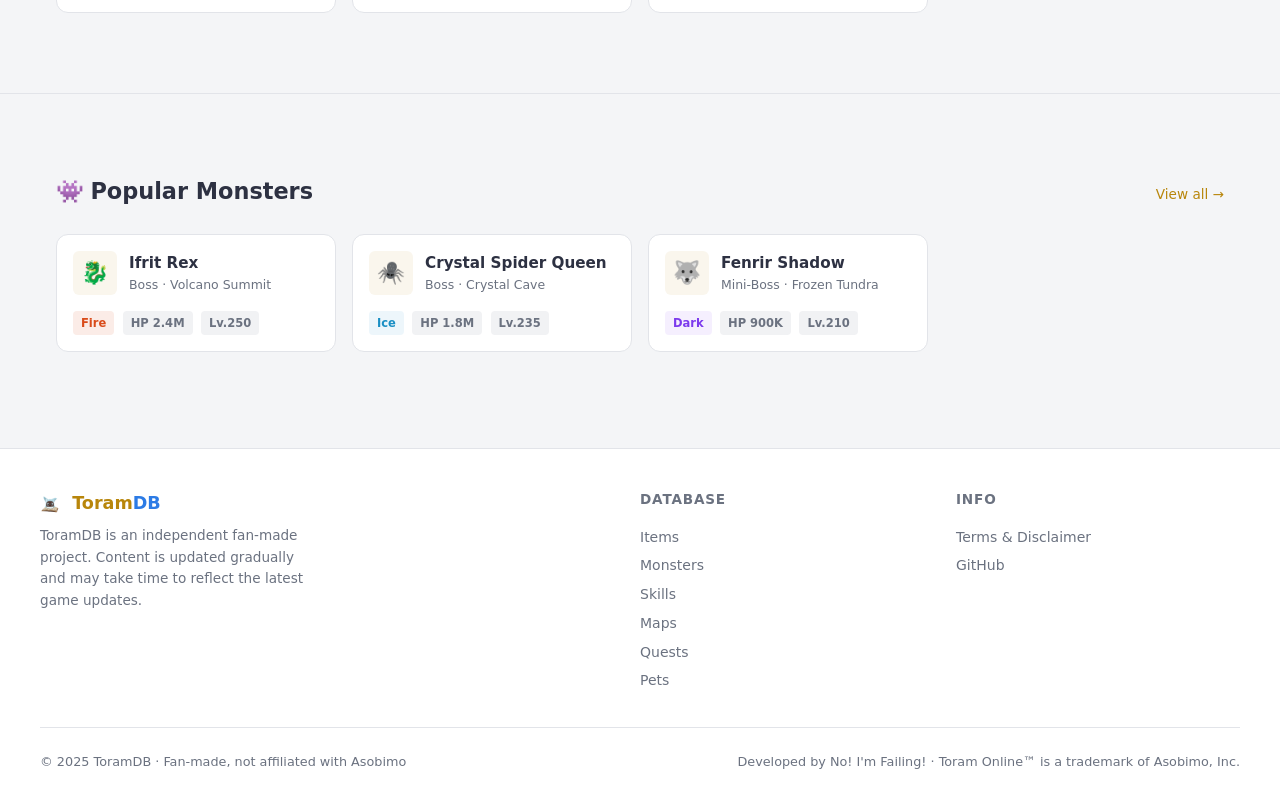
==== commit 28532c22: "feat: add material icons mapping and favicon (v0.18.0)" ====
--- a/index.html
+++ b/index.html
@@ -7,7 +7,7 @@
   <title>ToramDB — The Fan-made Toram Online Database</title>
   <link rel="stylesheet" href="css/style.css" />
   <!-- Favicon placeholder -->
-  <link rel="icon" href="data:image/svg+xml,<svg xmlns='http://www.w3.org/2000/svg' viewBox='0 0 100 100'><text y='.9em' font-size='90'>⚔️</text></svg>" />
+  <link rel="icon" type="image/x-icon" href="favicon.ico" />
 </head>
 <body>
 
@@ -154,10 +154,10 @@
           <span class="cat-name">Quests</span>
           <span class="cat-count">600+ quests</span>
         </a>
-        <a href="pages/items.html?category=equipment" class="cat-card" aria-label="Equipment database">
-          <span class="cat-icon"><img src="img/icons/equip_ico.png" alt="Equipment"></span>
-          <span class="cat-name">Equipment</span>
-          <span class="cat-count">400+ entries</span>
+        <a href="pages/pets.html" class="cat-card" aria-label="Pets database">
+          <span class="cat-icon">🐾</span>
+          <span class="cat-name">Pets</span>
+          <span class="cat-count">100+ pets</span>
         </a>
       </div>
     </div>
@@ -255,7 +255,7 @@
       </div>
       <div class="data-grid" id="popularMonstersGrid">
 
-        <article class="data-card">
+        <article class="data-card" data-name="Ifrit Rex" style="cursor:pointer">
           <div class="data-card-header">
             <div class="data-card-icon">🐉</div>
             <div>
@@ -270,7 +270,7 @@
           </div>
         </article>
 
-        <article class="data-card">
+        <article class="data-card" data-name="Crystal Spider Queen" style="cursor:pointer">
           <div class="data-card-header">
             <div class="data-card-icon">🕷️</div>
             <div>
@@ -285,7 +285,7 @@
           </div>
         </article>
 
-        <article class="data-card">
+        <article class="data-card" data-name="Fenrir Shadow" style="cursor:pointer">
           <div class="data-card-header">
             <div class="data-card-icon">🐺</div>
             <div>
@@ -308,7 +308,7 @@
   <footer>
     <div class="footer-grid">
       <div>
-        <div class="footer-brand">⚔️ Toram<span class="brand-highlight">DB</span></div>
+        <div class="footer-brand"><img src="img/icons/brand_ico.png" class="menu-icon" alt=""> Toram<span class="brand-highlight">DB</span></div>
         <p class="footer-desc">
           ToramDB is an independent fan-made project.
           Content is updated gradually and may take time to reflect
@@ -340,10 +340,13 @@
 
   <!-- Item detail modal -->
   <div id="itemModal"></div>
+  <!-- Monster detail modal -->
+  <div id="monsterModal"></div>
 
   <script src="js/sheets.js"></script>
   <script src="js/main.js"></script>
   <script src="js/modal.js"></script>
+  <script src="js/monster-modal.js"></script>
   <script>
     // Load homepage sections from Google Sheets (categories, featured, stats)
     ToramSheets.loadHomepage();
@@ -352,11 +355,16 @@
     ToramSheets.loadLatest('items', 'latestItemsGrid', 3);
 
     // Make Latest Items cards clickable → popup modal
-    // Use event delegation so it works with both static and dynamic cards
     document.getElementById('latestItemsGrid').addEventListener('click', function (e) {
       var card = e.target.closest('[data-name]');
       if (card) ItemModal.open(card.dataset.name);
     });
+
+    // Make Popular Monsters cards clickable → monster popup modal
+    document.getElementById('popularMonstersGrid').addEventListener('click', function (e) {
+      var card = e.target.closest('[data-name]');
+      if (card) MonsterModal.open(card.dataset.name);
+    });
   </script>
 </body>
 </html>
--- a/css/style.css
+++ b/css/style.css
@@ -1,5 +1,5 @@
 /* ============================================================
-   ToramCodex — Mobile-first stylesheet
+   ToramDB — Mobile-first stylesheet
    Theme: Soft Light RPG  |  Palette: Gray · White · Gold
    ============================================================ */
 
@@ -118,8 +118,72 @@
 
 /* Category card & mobile menu icon images */
 .cat-icon img { width: 48px; height: 48px; object-fit: contain; }
-.menu-icon { width: 20px; height: 20px; object-fit: contain; vertical-align: middle; margin-right: 4px; }
-
+.menu-icon { display: inline-block; width: 20px; height: 20px; object-fit: contain; vertical-align: middle; margin-right: 6px; }
+.hero-icon { width: 36px; height: 36px; object-fit: contain; vertical-align: middle; margin-right: 6px; }
+
+/* Mobile menu — icon + text on same row */
+#mobileMenu a { display: flex; align-items: center; gap: 6px; }
+
+/* Monster modal info bar */
+.mon-info-bar { display: flex; flex-wrap: wrap; gap: 6px; padding: .5rem 1.25rem; }
+/* Enhancement Path (crysta items) */
+.enhancement-path {
+  display: flex;
+  flex-direction: column;
+  align-items: center;
+  gap: 0;
+  padding: 1rem 0;
+}
+.enhancement-step {
+  display: flex;
+  flex-direction: column;
+  align-items: center;
+  gap: .35rem;
+  padding: .75rem 1.5rem;
+  border-radius: 12px;
+  border: 2px solid transparent;
+  background: var(--bg-card, #f4f6f8);
+  transition: border-color .2s, box-shadow .2s, transform .15s;
+  min-width: 120px;
+}
+.enhancement-step:not(.enhancement-current):hover {
+  border-color: var(--accent-cyan, #2c7be5);
+  box-shadow: 0 2px 8px rgba(44,123,229,.15);
+  transform: translateY(-2px);
+}
+.enhancement-current {
+  border-color: var(--accent-cyan, #2c7be5);
+  box-shadow: 0 0 0 3px rgba(44,123,229,.18);
+  background: rgba(44,123,229,.06);
+}
+.enhancement-icon {
+  width: 48px; height: 48px;
+  display: flex; align-items: center; justify-content: center;
+  font-size: 1.8rem;
+}
+.enhancement-icon img { width: 48px; height: 48px; object-fit: contain; }
+.enhancement-name {
+  font-weight: 600; font-size: .9rem;
+  color: var(--text-primary, #1a1a2e);
+  text-align: center;
+}
+.enhancement-badge {
+  font-size: .7rem; font-weight: 700;
+  color: var(--accent-cyan, #2c7be5);
+  background: rgba(44,123,229,.1);
+  padding: 1px 8px; border-radius: 8px;
+}
+.enhancement-arrow {
+  font-size: 1.2rem; color: var(--text-muted, #888);
+  padding: .15rem 0; line-height: 1;
+}
+
+/* Clickable drop links in Monster Modal */
+.drop-link { transition: background .15s, color .15s; }
+.drop-link:hover { background: rgba(184,134,11,.06); border-radius: var(--radius-sm); }
+.drop-link:hover span:first-of-type { color: var(--accent); text-decoration: underline; }
+.drop-arrow { margin-left: auto; color: var(--text-secondary); font-size: .85rem; opacity: .4; transition: opacity .15s; }
+.drop-link:hover .drop-arrow { opacity: 1; color: var(--accent); }
 .nav-links {
   display: flex;
   gap: .25rem;
@@ -976,7 +1040,7 @@
   box-shadow: 0 1px 3px rgba(0,0,0,.03);
 }
 
-.page-hero h1 { font-size: clamp(1.5rem, 4vw, 2.2rem); font-weight: 800; margin-bottom: .4rem; }
+.page-hero h1 { display: inline-flex; align-items: center; gap: 8px; font-size: clamp(1.5rem, 4vw, 2.2rem); font-weight: 800; margin-bottom: .4rem; }
 .page-hero p  { color: var(--text-secondary); font-size: .95rem; }
 
 /* ============================================================
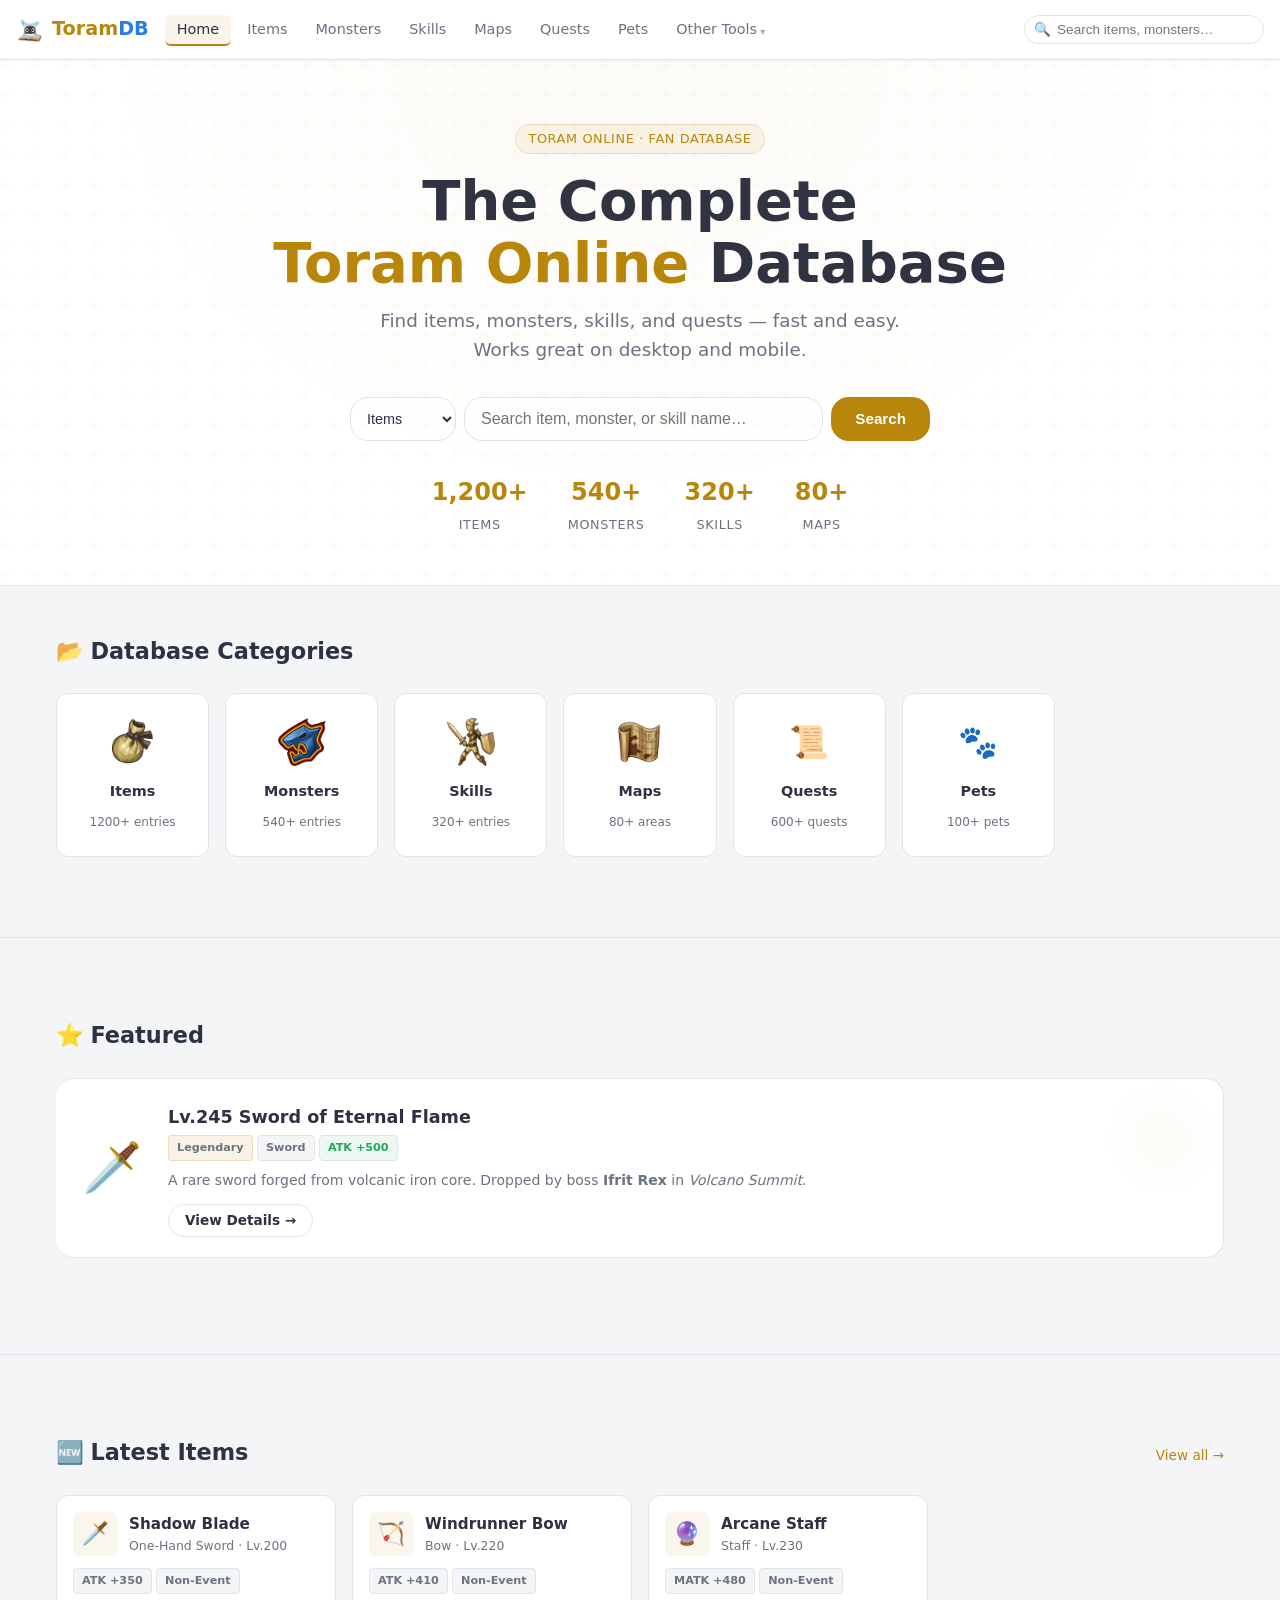
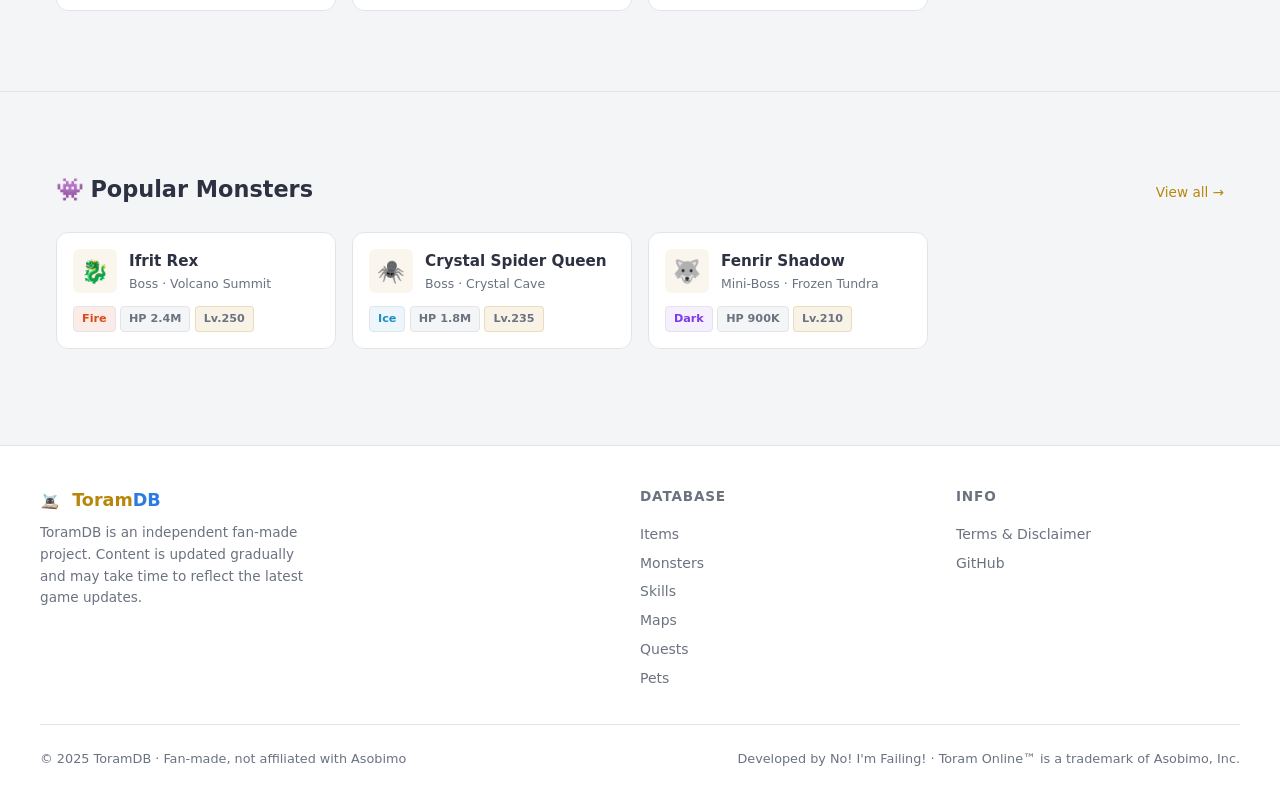
==== commit 61916291: "feat: integrate MQ EXP Calculator and enhance Quests UI (v0.29.0)" ====
--- a/index.html
+++ b/index.html
@@ -7,7 +7,7 @@
   <title>ToramDB — The Fan-made Toram Online Database</title>
   <link rel="stylesheet" href="css/style.css" />
   <!-- Favicon placeholder -->
-  <link rel="icon" type="image/x-icon" href="favicon.ico" />
+  <link rel="icon" type="image/x-icon" href="img/icons/favicon.ico" />
 </head>
 <body>
 
@@ -26,6 +26,12 @@
       <li><a href="pages/maps.html">Maps</a></li>
       <li><a href="pages/quests.html">Quests</a></li>
       <li><a href="pages/pets.html">Pets</a></li>
+      <li class="nav-dropdown">
+        <a href="javascript:void(0)">Other Tools</a>
+        <div class="nav-dropdown-content">
+          <a href="pages/calculator.html">🧮 Exp MQ Calculator</a>
+        </div>
+      </li>
     </ul>
 
     <div class="nav-search">
@@ -59,6 +65,7 @@
     <a href="pages/maps.html" role="menuitem"><img src="img/icons/maps_ico.png" class="menu-icon" alt=""> Maps</a>
     <a href="pages/quests.html" role="menuitem">📜 Quests</a>
     <a href="pages/pets.html" role="menuitem">🐾 Pets</a>
+    <a href="pages/calculator.html" role="menuitem">🧮 Exp MQ Calculator</a>
     <div class="mobile-search">
       <span class="search-icon">🔍</span>
       <input
@@ -357,7 +364,7 @@
     // Make Latest Items cards clickable → popup modal
     document.getElementById('latestItemsGrid').addEventListener('click', function (e) {
       var card = e.target.closest('[data-name]');
-      if (card) ItemModal.open(card.dataset.name);
+      if (card) ItemModal.open(card.dataset.name, card.dataset.itemIndex);
     });
 
     // Make Popular Monsters cards clickable → monster popup modal
--- a/css/style.css
+++ b/css/style.css
@@ -184,6 +184,7 @@
 .drop-link:hover span:first-of-type { color: var(--accent); text-decoration: underline; }
 .drop-arrow { margin-left: auto; color: var(--text-secondary); font-size: .85rem; opacity: .4; transition: opacity .15s; }
 .drop-link:hover .drop-arrow { opacity: 1; color: var(--accent); }
+.drop-tag-link:hover { background: rgba(184,134,11,.18) !important; color: var(--accent) !important; text-decoration: underline; }
 .nav-links {
   display: flex;
   gap: .25rem;
@@ -198,11 +199,60 @@
   transition: color var(--transition), background var(--transition);
 }
 
+.nav-links img.menu-icon { width: 14px; height: 14px; vertical-align: middle; margin-right: 4px; }
 .nav-links a:hover,
 .nav-links a.active {
   color: var(--text-primary);
   background: rgba(184,134,11,.08);
   border-bottom: 2px solid var(--accent);
+}
+
+/* Dropdown */
+.nav-dropdown {
+  position: relative;
+  display: inline-block;
+}
+
+.nav-dropdown-content {
+  display: none;
+  position: absolute;
+  background-color: var(--bg-card);
+  min-width: 180px;
+  box-shadow: var(--shadow-lg);
+  border: 1px solid var(--border);
+  border-radius: var(--radius-md);
+  z-index: 100;
+  top: 100%;
+  left: 0;
+  margin-top: 5px;
+  overflow: hidden;
+}
+
+.nav-dropdown-content a {
+  color: var(--text-secondary);
+  padding: .75rem 1rem;
+  text-decoration: none;
+  display: flex;
+  align-items: center;
+  gap: 8px;
+  font-size: .85rem;
+  border-bottom: none !important;
+  border-radius: 0;
+}
+
+.nav-dropdown-content a:hover {
+  background-color: rgba(184,134,11,.08);
+  color: var(--text-primary);
+}
+
+.nav-dropdown:hover .nav-dropdown-content {
+  display: block;
+}
+
+.nav-dropdown > a::after {
+  content: ' ▾';
+  font-size: .7em;
+  opacity: .6;
 }
 
 .nav-search {
@@ -598,19 +648,62 @@
 
 .tag {
   display: inline-block;
-  padding: .15rem .5rem;
+  font-size: .7rem;
+  font-weight: 600;
+  padding: .2rem .5rem;
   border-radius: 4px;
-  font-size: .72rem;
+  background: var(--bg-base);
+  color: var(--text-secondary);
+  border: 1px solid var(--border);
+  vertical-align: middle;
+}
+
+.tag.legendary { background: rgba(184,134,11,.1); color: var(--rarity-legendary); border-color: rgba(184,134,11,.2); }
+.tag.epic { background: rgba(124,58,237,.1); color: var(--rarity-epic); border-color: rgba(124,58,237,.2); }
+
+/* Quest Specific Enhancements */
+.tag-ch {
+  background: var(--accent);
+  color: #fff;
+  font-size: .65rem;
+  padding: 0.1rem 0.4rem;
+  border-radius: 3px;
+  font-weight: 700;
+  text-transform: uppercase;
+  margin-right: 0.4rem;
+}
+
+.reward-box {
+  margin-top: 0.75rem;
+  padding: 0.6rem;
+  background: rgba(184,134,11,0.05);
+  border-radius: var(--radius-sm);
+  border-left: 2px solid var(--accent);
+  font-size: 0.82rem;
+}
+
+.reward-box strong { color: var(--text-primary); }
+.reward-value { color: var(--accent); font-weight: 700; }
+
+.btn-tiny {
+  display: inline-block;
+  padding: 0.2rem 0.5rem;
+  background: var(--bg-card-hover);
+  border: 1px solid var(--border);
+  border-radius: 4px;
+  font-size: 0.72rem;
   font-weight: 600;
-  background: rgba(141,147,165,.12);
-  color: var(--text-secondary);
-  margin-right: .25rem;
-  margin-top: .25rem;
-}
-
-/* Event / Non-Event tags */
-.tag.event      { background: rgba(212,122,10,.12); color: var(--tag-event); font-weight: 600; }
-.tag.non-event  { background: rgba(107,114,128,.08); color: var(--tag-non-event); }
+  color: var(--text-secondary);
+  text-decoration: none;
+  transition: all var(--transition);
+  margin-top: 0.5rem;
+}
+
+.btn-tiny:hover {
+  background: var(--accent);
+  color: #fff;
+  border-color: var(--accent);
+}
 
 /* High-level monster gold badge (Lv ≥240) */
 .tag.gold       { background: rgba(184,134,11,.12); color: var(--accent-gold); font-weight: 600; }
@@ -1136,6 +1229,7 @@
 }
 
 .price-tag.spina { border-color: var(--accent); color: var(--accent); }
+.price-tag.material { border-color: var(--el-wind); color: var(--el-wind); }
 
 /* Detail Tabs */
 .detail-tabs {
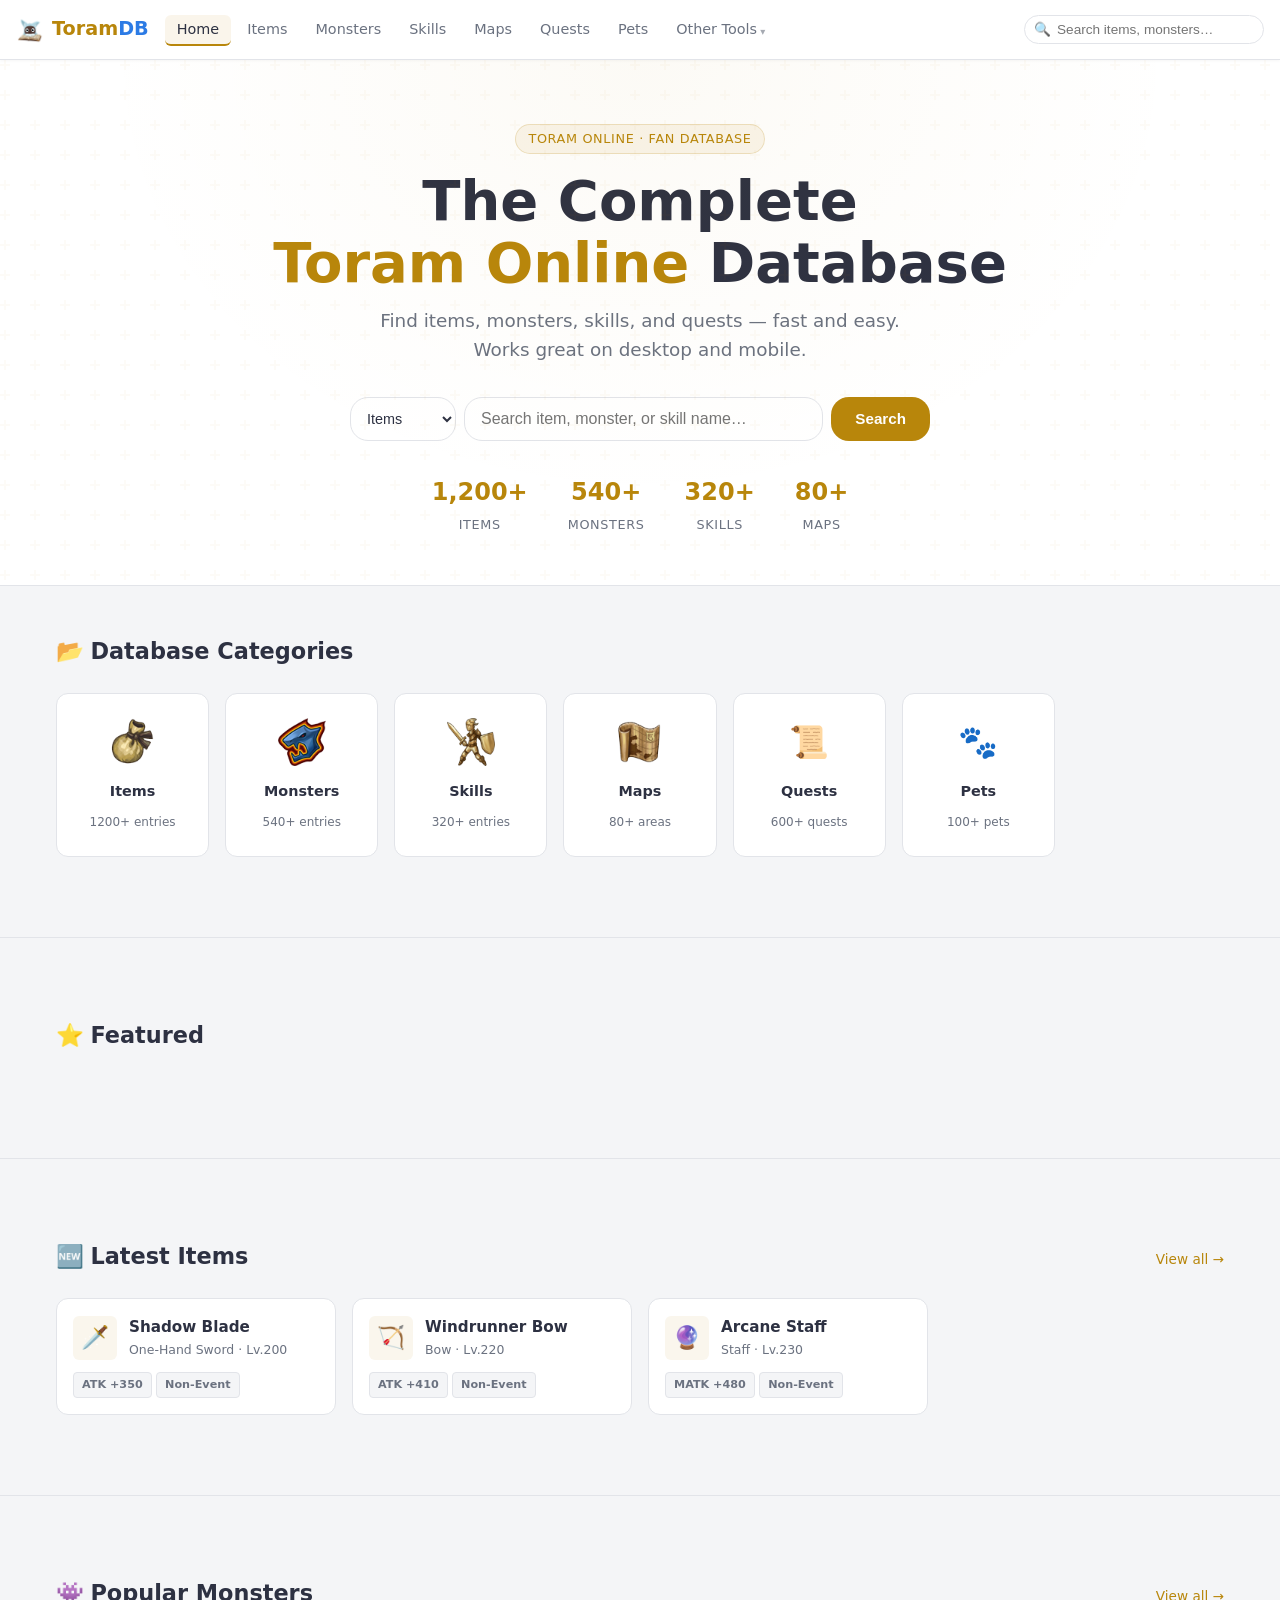
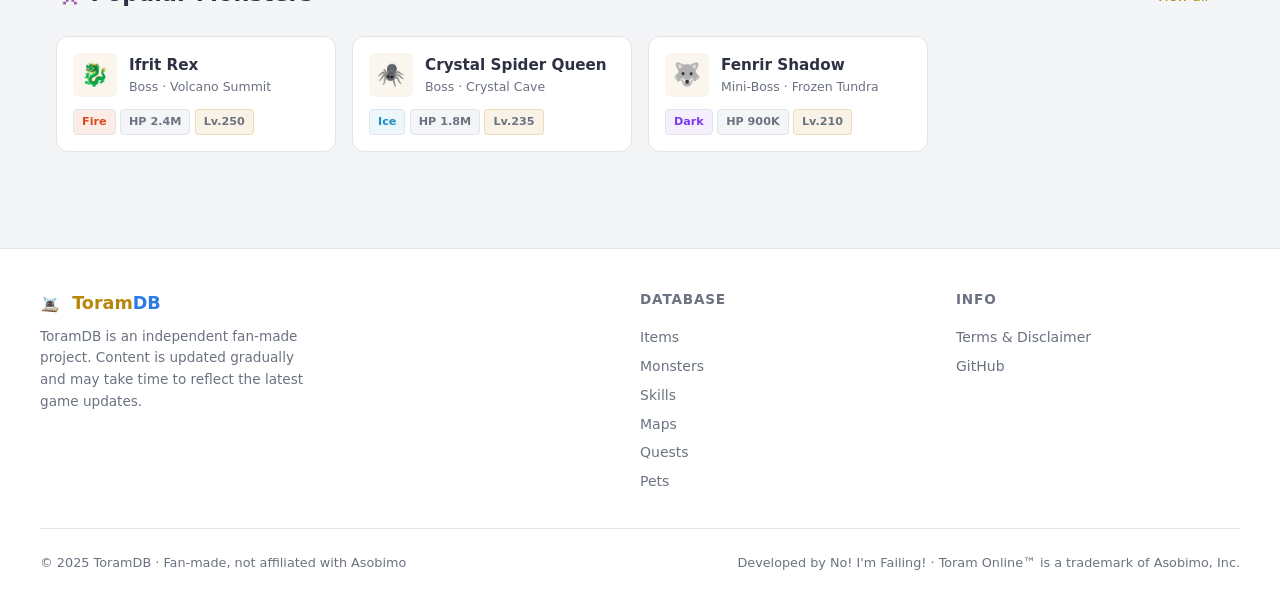
==== commit a9abf9aa: "feat: homepage featured showcase 3-col grid and sync v3.15" ====
--- a/index.html
+++ b/index.html
@@ -177,24 +177,7 @@
         <h2 class="section-title"><span class="icon">⭐</span>Featured</h2>
       </div>
 
-      <div class="spotlight-card" id="spotlightCard">
-        <div class="spotlight-icon">🗡️</div>
-        <div class="spotlight-info">
-          <p class="title">Lv.245 Sword of Eternal Flame</p>
-          <p class="meta">
-            <span class="tag legendary">Legendary</span>
-            <span class="tag">Sword</span>
-            <span class="tag green">ATK +500</span>
-          </p>
-          <p class="text-muted" style="font-size:.875rem">
-            A rare sword forged from volcanic iron core.
-            Dropped by boss <strong>Ifrit Rex</strong> in <em>Volcano Summit</em>.
-          </p>
-          <div class="mt-2">
-            <a href="pages/items.html" class="btn btn-outline" style="font-size:.85rem;padding:.45rem 1rem">View Details →</a>
-          </div>
-        </div>
-      </div>
+      <div class="data-grid" id="spotlightGrid"></div>
     </div>
 
     <hr class="divider" />
@@ -350,10 +333,10 @@
   <!-- Monster detail modal -->
   <div id="monsterModal"></div>
 
-  <script src="js/sheets.js"></script>
-  <script src="js/main.js"></script>
-  <script src="js/modal.js"></script>
-  <script src="js/monster-modal.js"></script>
+  <script src="js/sheets.js?v=3.15"></script>
+  <script src="js/main.js?v=3.15"></script>
+  <script src="js/modal.js?v=3.15"></script>
+  <script src="js/monster-modal.js?v=3.15"></script>
   <script>
     // Load homepage sections from Google Sheets (categories, featured, stats)
     ToramSheets.loadHomepage();
--- a/css/style.css
+++ b/css/style.css
@@ -663,27 +663,31 @@
 
 /* Quest Specific Enhancements */
 .tag-ch {
-  background: var(--accent);
-  color: #fff;
-  font-size: .65rem;
-  padding: 0.1rem 0.4rem;
-  border-radius: 3px;
+  background: rgba(59, 130, 246, 0.1);
+  color: var(--accent);
+  font-size: 0.65rem;
+  padding: 0.15rem 0.4rem;
+  border-radius: 4px;
   font-weight: 700;
   text-transform: uppercase;
-  margin-right: 0.4rem;
+  margin-right: 0.5rem;
+  border: 1px solid rgba(59, 130, 246, 0.2);
+  display: inline-block;
+  vertical-align: middle;
 }
 
 .reward-box {
   margin-top: 0.75rem;
-  padding: 0.6rem;
-  background: rgba(184,134,11,0.05);
-  border-radius: var(--radius-sm);
-  border-left: 2px solid var(--accent);
+  padding: 0.75rem;
+  background: #fffbef;
+  border-radius: 8px;
+  border: 1px dashed rgba(184, 134, 11, 0.3);
   font-size: 0.82rem;
-}
-
-.reward-box strong { color: var(--text-primary); }
-.reward-value { color: var(--accent); font-weight: 700; }
+  position: relative;
+}
+
+.reward-box strong { color: #92400e; display: block; margin-bottom: 2px; font-size: 0.75rem; text-transform: uppercase; letter-spacing: 0.02em; }
+.reward-value { color: #b45309; font-weight: 700; font-size: 0.88rem; }
 
 .btn-tiny {
   display: inline-block;
@@ -1467,3 +1471,64 @@
 
 #backToTop.visible { display: flex; }
 #backToTop:hover   { transform: translateY(-2px); }
+
+/* ============================================================
+   PAGINATION STYLES
+   ============================================================ */
+.pagination {
+  display: flex;
+  justify-content: center;
+  align-items: center;
+  gap: 0.5rem;
+  margin: 3rem 0;
+  flex-wrap: wrap;
+}
+
+.page-btn {
+  min-width: 40px;
+  height: 40px;
+  display: flex;
+  align-items: center;
+  justify-content: center;
+  padding: 0 1rem;
+  background: var(--bg-card);
+  border: 1px solid var(--border);
+  border-radius: var(--radius-sm);
+  color: var(--text-primary);
+  font-weight: 600;
+  font-size: 0.9rem;
+  cursor: pointer;
+  transition: all var(--transition);
+}
+
+.page-btn:hover:not(:disabled) {
+  border-color: var(--accent);
+  color: var(--accent);
+  background: var(--bg-card-hover);
+  transform: translateY(-2px);
+}
+
+.page-btn.active {
+  background: var(--accent);
+  color: #fff;
+  border-color: var(--accent);
+  box-shadow: 0 4px 12px rgba(184,134,11,0.2);
+}
+
+.page-btn:disabled {
+  opacity: 0.4;
+  cursor: not-allowed;
+}
+
+@media (max-width: 480px) {
+  .pagination {
+    gap: 0.35rem;
+    margin: 2rem 0;
+  }
+  .page-btn {
+    min-width: 36px;
+    height: 36px;
+    padding: 0 0.5rem;
+    font-size: 0.85rem;
+  }
+}
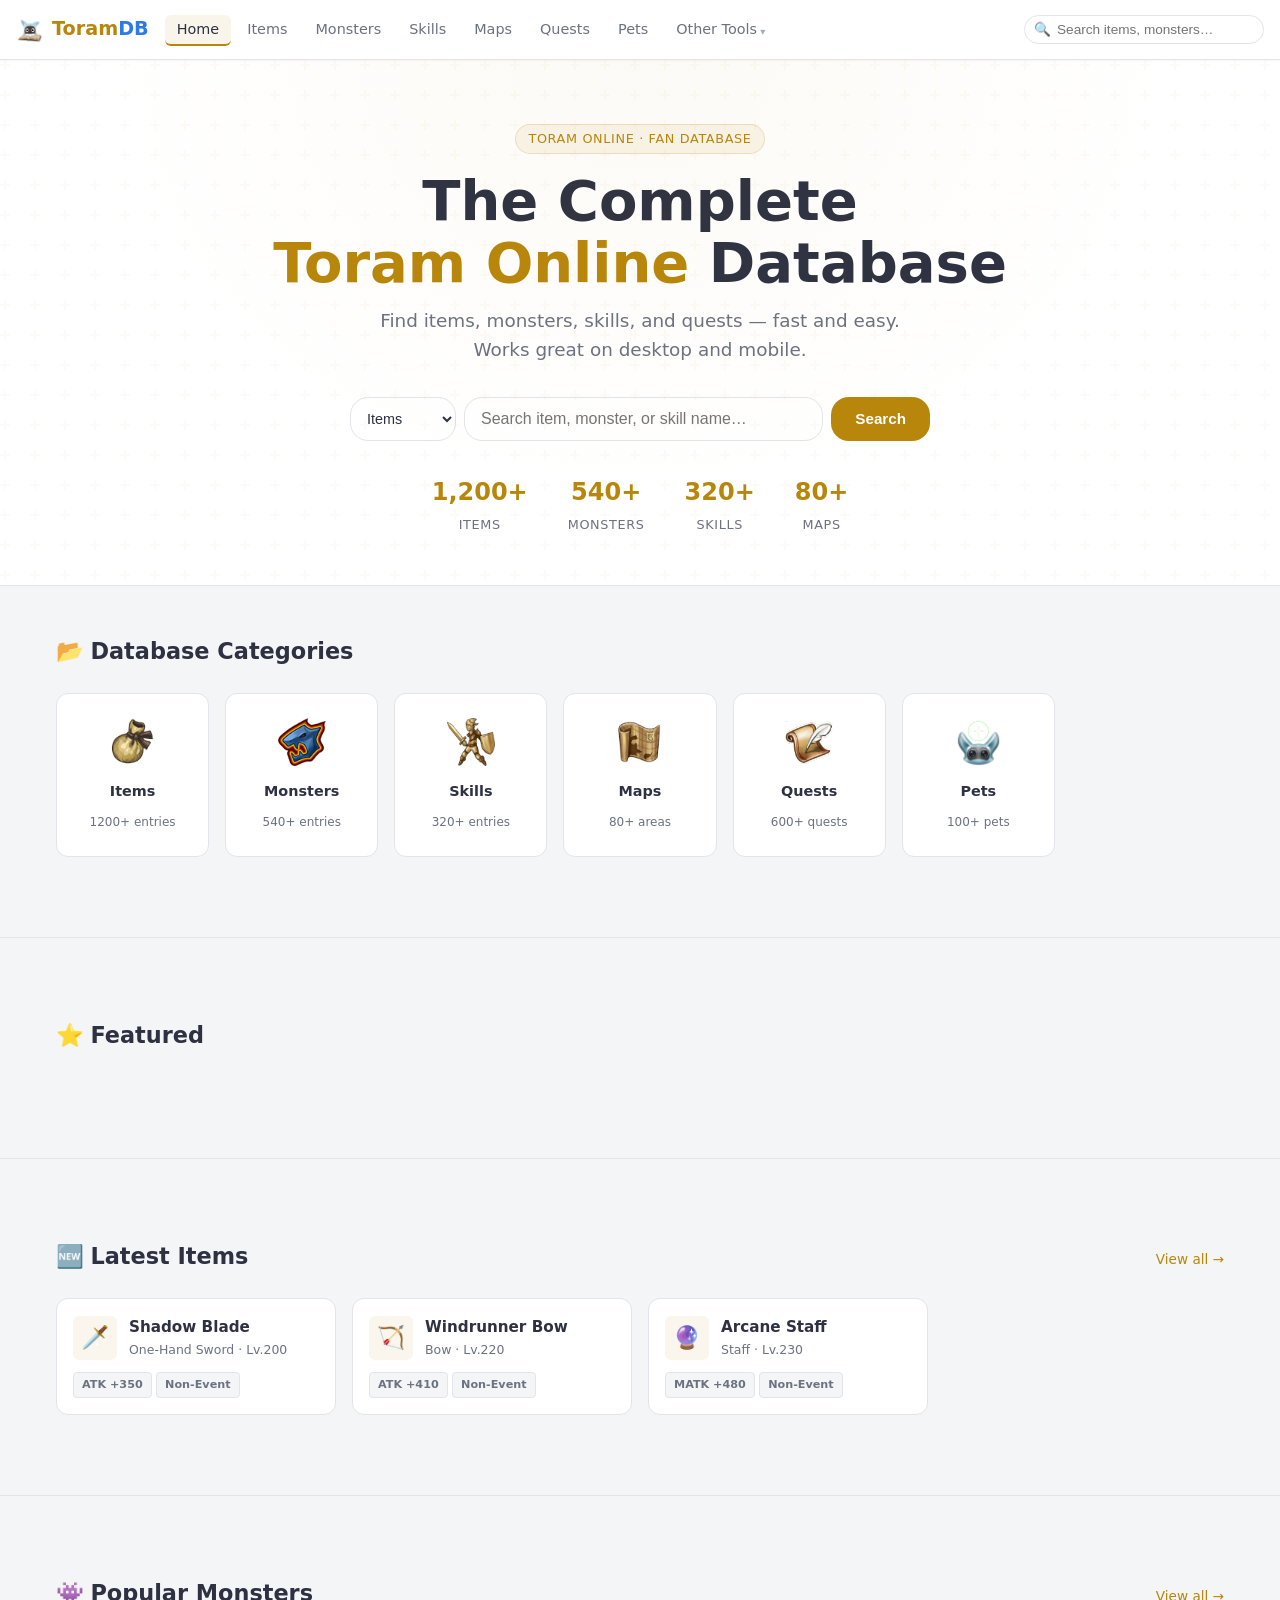
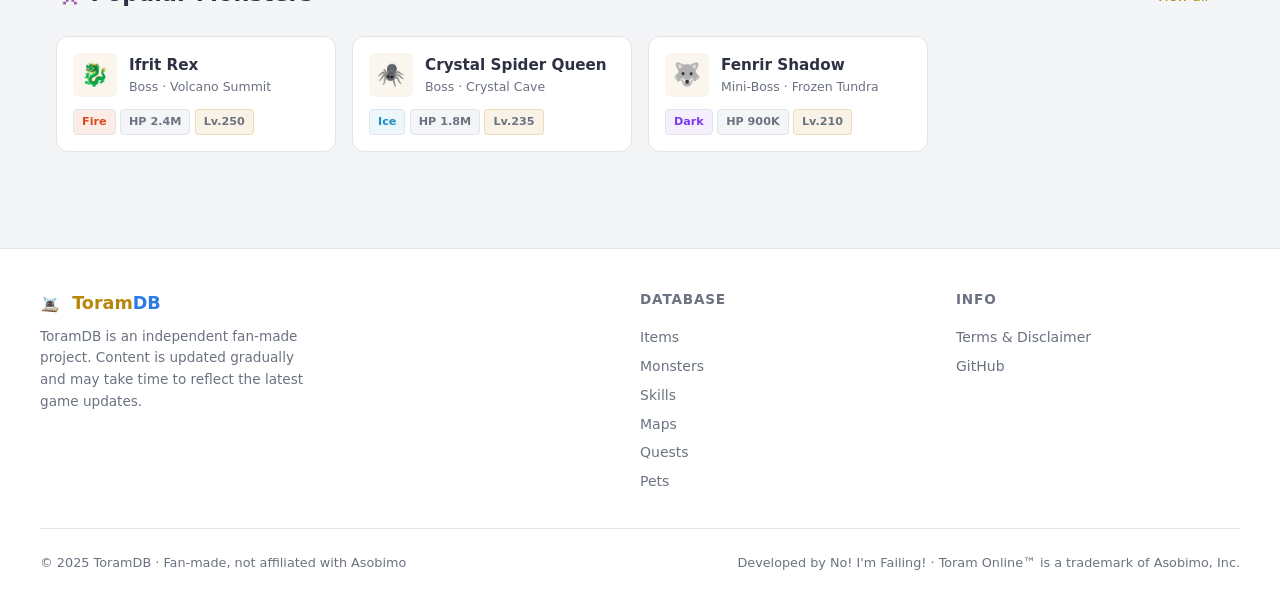
==== commit b05e5c15: "feat: custom icon overhaul for quests, pets, and fees v3.16" ====
--- a/index.html
+++ b/index.html
@@ -157,12 +157,12 @@
           <span class="cat-count">80+ areas</span>
         </a>
         <a href="pages/quests.html" class="cat-card" aria-label="Quests database">
-          <span class="cat-icon">📜</span>
+          <span class="cat-icon"><img src="img/icons/quest_ico.png" alt="Quests"></span>
           <span class="cat-name">Quests</span>
           <span class="cat-count">600+ quests</span>
         </a>
         <a href="pages/pets.html" class="cat-card" aria-label="Pets database">
-          <span class="cat-icon">🐾</span>
+          <span class="cat-icon"><img src="img/icons/pets_ico.png" alt="Pets"></span>
           <span class="cat-name">Pets</span>
           <span class="cat-count">100+ pets</span>
         </a>
@@ -333,10 +333,10 @@
   <!-- Monster detail modal -->
   <div id="monsterModal"></div>
 
-  <script src="js/sheets.js?v=3.15"></script>
-  <script src="js/main.js?v=3.15"></script>
-  <script src="js/modal.js?v=3.15"></script>
-  <script src="js/monster-modal.js?v=3.15"></script>
+  <script src="js/sheets.js?v=3.16"></script>
+  <script src="js/main.js?v=3.16"></script>
+  <script src="js/modal.js?v=3.16"></script>
+  <script src="js/monster-modal.js?v=3.16"></script>
   <script>
     // Load homepage sections from Google Sheets (categories, featured, stats)
     ToramSheets.loadHomepage();
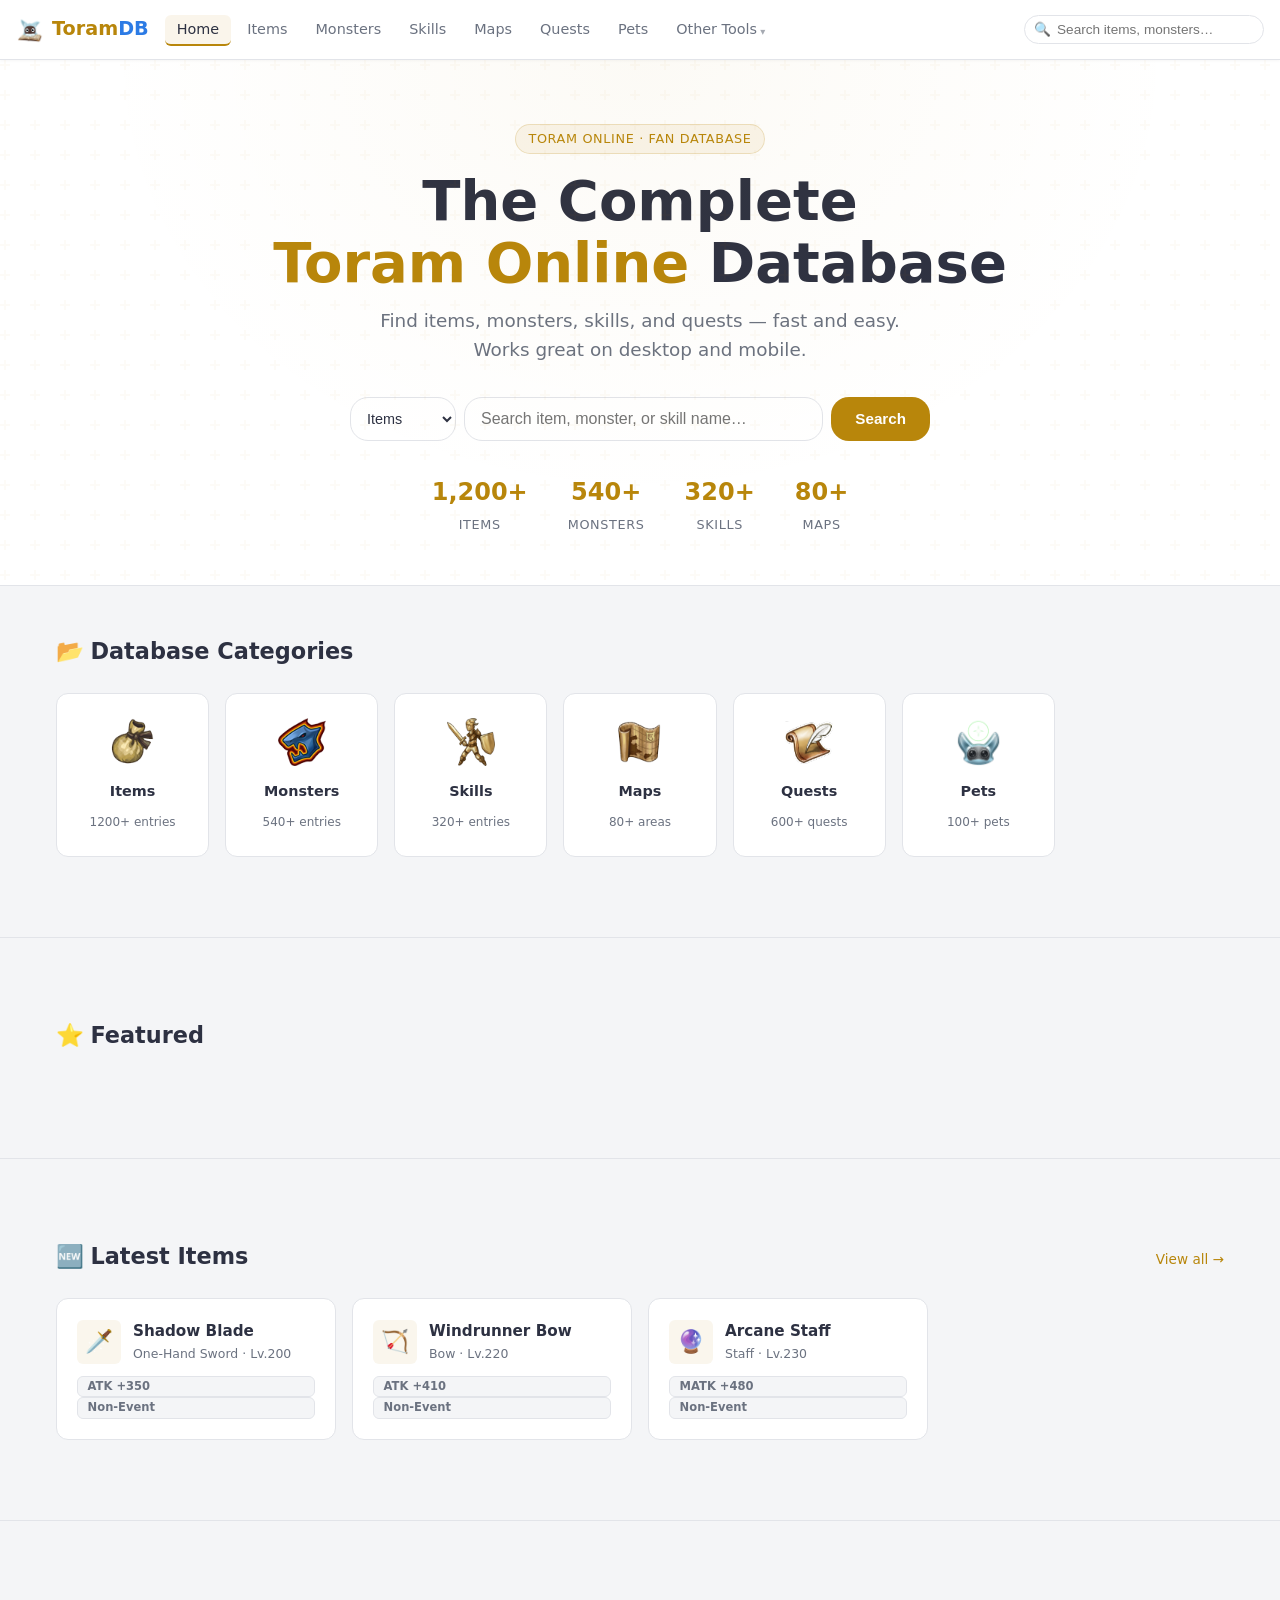
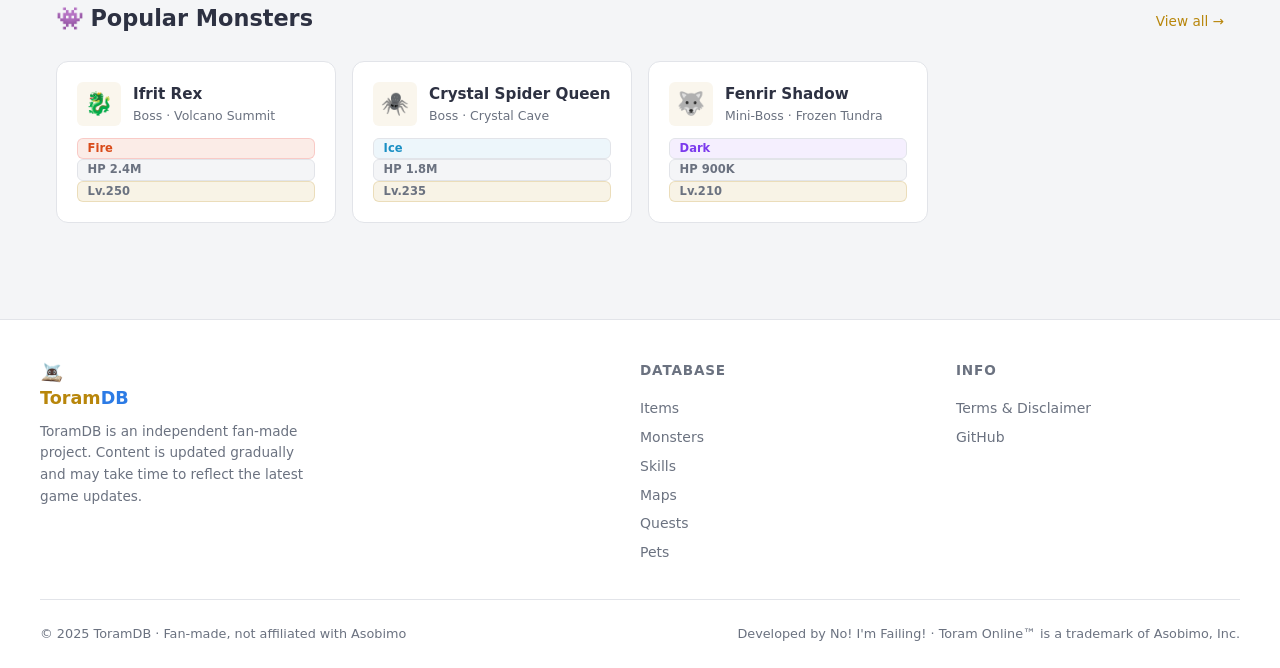
==== commit 31dc16a5: "refactor: complete rename to skill-simulator, update all nav links, add footer to calculator v0.64.0" ====
--- a/index.html
+++ b/index.html
@@ -30,6 +30,7 @@
         <a href="javascript:void(0)">Other Tools</a>
         <div class="nav-dropdown-content">
           <a href="pages/calculator.html">🧮 Exp MQ Calculator</a>
+          <a href="pages/skill-simulator.html">⚔️ Skill Simulator</a>
         </div>
       </li>
     </ul>
@@ -58,14 +59,15 @@
 
   <!-- Mobile Menu -->
   <div class="mobile-menu" id="mobileMenu" role="menu">
-    <a href="index.html" role="menuitem">🏠 Home</a>
+    <a href="index.html" role="menuitem"><span class="menu-icon">🏠</span> Home</a>
     <a href="pages/items.html" role="menuitem"><img src="img/icons/items_ico.png" class="menu-icon" alt=""> Items</a>
     <a href="pages/monsters.html" role="menuitem"><img src="img/icons/monsters_ico.png" class="menu-icon" alt=""> Monsters</a>
     <a href="pages/skills.html" role="menuitem"><img src="img/icons/skills_ico.png" class="menu-icon" alt=""> Skills</a>
     <a href="pages/maps.html" role="menuitem"><img src="img/icons/maps_ico.png" class="menu-icon" alt=""> Maps</a>
-    <a href="pages/quests.html" role="menuitem">📜 Quests</a>
-    <a href="pages/pets.html" role="menuitem">🐾 Pets</a>
-    <a href="pages/calculator.html" role="menuitem">🧮 Exp MQ Calculator</a>
+    <a href="pages/quests.html" role="menuitem"><img src="img/icons/quest_ico.png" class="menu-icon" alt=""> Quests</a>
+    <a href="pages/pets.html" role="menuitem"><img src="img/icons/pets_ico.png" class="menu-icon" alt=""> Pets</a>
+    <a href="pages/skill-simulator.html" role="menuitem"><span class="menu-icon">⚔️</span> Skill Simulator</a>
+    <a href="pages/calculator.html" role="menuitem"><span class="menu-icon">🧮</span> Exp MQ Calculator</a>
     <div class="mobile-search">
       <span class="search-icon">🔍</span>
       <input
@@ -333,10 +335,10 @@
   <!-- Monster detail modal -->
   <div id="monsterModal"></div>
 
-  <script src="js/sheets.js?v=3.16"></script>
-  <script src="js/main.js?v=3.16"></script>
-  <script src="js/modal.js?v=3.16"></script>
-  <script src="js/monster-modal.js?v=3.16"></script>
+  <script src="js/sheets.js?v=3.18"></script>
+  <script src="js/main.js?v=3.18"></script>
+  <script src="js/modal.js?v=3.18"></script>
+  <script src="js/monster-modal.js?v=3.18"></script>
   <script>
     // Load homepage sections from Google Sheets (categories, featured, stats)
     ToramSheets.loadHomepage();
--- a/css/style.css
+++ b/css/style.css
@@ -118,11 +118,29 @@
 
 /* Category card & mobile menu icon images */
 .cat-icon img { width: 48px; height: 48px; object-fit: contain; }
-.menu-icon { display: inline-block; width: 20px; height: 20px; object-fit: contain; vertical-align: middle; margin-right: 6px; }
+.menu-icon { 
+  display: flex; 
+  align-items: center; 
+  justify-content: center;
+  width: 24px; 
+  height: 24px; 
+  flex-shrink: 0;
+  object-fit: contain; 
+}
 .hero-icon { width: 36px; height: 36px; object-fit: contain; vertical-align: middle; margin-right: 6px; }
 
 /* Mobile menu — icon + text on same row */
-#mobileMenu a { display: flex; align-items: center; gap: 6px; }
+#mobileMenu a { 
+  display: flex; 
+  align-items: center; 
+  gap: 12px; 
+  padding: 12px 1rem;
+  border-bottom: 1px solid var(--border);
+  font-weight: 500;
+  transition: background var(--transition);
+}
+#mobileMenu a:hover { background: var(--bg-card-hover); }
+#mobileMenu a:last-of-type { border-bottom: none; }
 
 /* Monster modal info bar */
 .mon-info-bar { display: flex; flex-wrap: wrap; gap: 6px; padding: .5rem 1.25rem; }
@@ -603,8 +621,13 @@
   background: var(--bg-card);
   border: 1px solid var(--border);
   border-radius: var(--radius-md);
-  padding: 1rem;
+  padding: 1.25rem;
   transition: border-color var(--transition), box-shadow var(--transition);
+  display: flex;
+  flex-direction: column;
+  height: 100%;
+  position: relative;
+  overflow: hidden;
 }
 
 .data-card { cursor: pointer; }
@@ -644,50 +667,101 @@
 .data-card-title { font-weight: 600; font-size: .95rem; }
 .data-card-subtitle { font-size: .78rem; color: var(--text-secondary); }
 
-.data-card-body { font-size: .85rem; color: var(--text-secondary); }
+.data-card-body { 
+  font-size: .85rem; 
+  color: var(--text-secondary);
+  flex: 1;
+  display: flex;
+  flex-direction: column;
+}
 
 .tag {
   display: inline-block;
-  font-size: .7rem;
-  font-weight: 600;
-  padding: .2rem .5rem;
-  border-radius: 4px;
+  font-size: .72rem;
+  font-weight: 700;
+  padding: .25rem .6rem;
+  border-radius: 6px;
   background: var(--bg-base);
   color: var(--text-secondary);
   border: 1px solid var(--border);
   vertical-align: middle;
+  line-height: 1;
+}
+
+.tag-row {
+  display: flex;
+  flex-direction: row;
+  flex-wrap: wrap;
+  gap: 0.4rem;
+  align-items: center;
+  margin-bottom: 0.25rem;
 }
 
 .tag.legendary { background: rgba(184,134,11,.1); color: var(--rarity-legendary); border-color: rgba(184,134,11,.2); }
 .tag.epic { background: rgba(124,58,237,.1); color: var(--rarity-epic); border-color: rgba(124,58,237,.2); }
 
 /* Quest Specific Enhancements */
+.tag-ch, .tag-type {
+  display: inline-flex;
+  align-items: center;
+  padding: .25rem .6rem;
+  font-size: .75rem;
+  font-weight: 700;
+  border-radius: 4px;
+  line-height: 1;
+}
+
 .tag-ch {
-  background: rgba(59, 130, 246, 0.1);
+  background: rgba(0, 123, 255, 0.1);
+  color: #007bff;
+  border: 1px solid rgba(0, 123, 255, 0.2);
+}
+
+.tag-type {
+  background: var(--bg-card-hover);
+  color: var(--text-muted);
+  border: 1px solid var(--border);
+  text-transform: uppercase;
+  letter-spacing: 0.5px;
+}
+
+.boss-link {
   color: var(--accent);
-  font-size: 0.65rem;
-  padding: 0.15rem 0.4rem;
-  border-radius: 4px;
   font-weight: 700;
-  text-transform: uppercase;
-  margin-right: 0.5rem;
-  border: 1px solid rgba(59, 130, 246, 0.2);
-  display: inline-block;
-  vertical-align: middle;
+  text-decoration: none;
+  border-bottom: 2px solid transparent;
+  transition: all 0.2s ease;
+}
+
+.boss-link:hover {
+  border-bottom-color: var(--accent);
+  filter: brightness(1.1);
 }
 
 .reward-box {
-  margin-top: 0.75rem;
+  margin-top: auto;
   padding: 0.75rem;
   background: #fffbef;
   border-radius: 8px;
   border: 1px dashed rgba(184, 134, 11, 0.3);
   font-size: 0.82rem;
   position: relative;
+  margin-bottom: 0.75rem;
 }
 
 .reward-box strong { color: #92400e; display: block; margin-bottom: 2px; font-size: 0.75rem; text-transform: uppercase; letter-spacing: 0.02em; }
 .reward-value { color: #b45309; font-weight: 700; font-size: 0.88rem; }
+
+.quest-desc {
+  font-size: 0.78rem;
+  color: var(--text-secondary);
+  line-height: 1.4;
+  margin-bottom: 0.75rem;
+  padding: 0.4rem 0.6rem;
+  background: var(--bg-base);
+  border-radius: 6px;
+  border-left: 3px solid var(--border);
+}
 
 .btn-tiny {
   display: inline-block;
@@ -724,6 +798,68 @@
 
 /* Monster group toggle */
 .tag.mon-group-toggle { background: rgba(99,102,241,.10); color: #6366f1; }
+
+.tag.green         { background: rgba(34,197,94,.1); color: #16a34a; border-color: rgba(34,197,94,.2); }
+.tag.tag-event     { background: rgba(184,134,11,.1); color: var(--tag-event); border-color: rgba(184,134,11,.2); }
+.tag.tag-non-event { background: rgba(107,114,128,.1); color: var(--tag-non-event); border-color: rgba(107,114,128,.2); }
+.tag.conditional   { border-style: dashed; }
+.tag.red           { background: rgba(239,68,68,.1); color: #dc2626; border-color: rgba(239,68,68,.2); }
+
+.stats-more {
+  font-size: 0.7rem;
+  color: var(--text-secondary);
+  font-weight: 600;
+  margin-left: 0.4rem;
+  background: var(--bg-base);
+  padding: 0.2rem 0.4rem;
+  border-radius: 4px;
+  border: 1px dashed var(--border);
+}
+
+.conditional-section {
+  margin-top: 0.6rem;
+  padding-top: 0.6rem;
+  border-top: 1px solid var(--border);
+}
+
+.conditional-label {
+  font-size: 0.7rem;
+  font-weight: 700;
+  color: var(--text-muted);
+  text-transform: uppercase;
+  letter-spacing: 0.03em;
+  margin-bottom: 0.3rem;
+}
+
+/* Homepage specific tag refinement */
+.spotlight-grid-card .tag {
+  font-size: 0.68rem;
+  padding: 0.2rem 0.5rem;
+}
+
+.f-cond-group {
+  margin-bottom: 0.6rem;
+}
+
+.f-cond-label {
+  font-size: 0.72rem;
+  font-weight: 700;
+  color: #b8860b; 
+  margin-bottom: 0.2rem;
+  letter-spacing: 0.02em;
+}
+
+.f-cond-row {
+  display: flex;
+  justify-content: space-between;
+  font-size: 0.8rem;
+  color: var(--text-main);
+  padding: 0.3rem 0;
+  border-bottom: 1px solid rgba(0,0,0,0.05);
+}
+
+.f-cond-value.positive { color: #16a34a; font-weight: 600; }
+.f-cond-value.negative { color: #dc2626; font-weight: 600; }
 
 /* Element tags */
 .tag.red,
@@ -1532,3 +1668,300 @@
     font-size: 0.85rem;
   }
 }
+
+/* ============================================================
+   MONSTER REDESIGN (Card & Enhanced Modal)
+   ============================================================ */
+.monster-grid {
+  display: grid;
+  grid-template-columns: repeat(auto-fill, minmax(300px, 1fr));
+  gap: 1.25rem;
+  margin-bottom: 2rem;
+}
+
+.monster-card {
+  background: var(--bg-card);
+  border: 1px solid var(--border);
+  border-radius: var(--radius-lg);
+  padding: 1.25rem;
+  display: flex;
+  flex-direction: column;
+  gap: 0.75rem;
+  transition: all var(--transition);
+  box-shadow: 0 2px 8px rgba(0,0,0,.04);
+}
+
+.monster-card:hover {
+  transform: translateY(-4px);
+  box-shadow: 0 8px 24px rgba(0,0,0,.08);
+  border-color: var(--accent);
+}
+
+.monster-card-header {
+  display: flex;
+  align-items: center;
+  gap: 0.75rem;
+}
+
+.monster-card-icon {
+  width: 40px;
+  height: 40px;
+  flex-shrink: 0;
+}
+
+.monster-card-icon img {
+  width: 100%;
+  height: 100%;
+  object-fit: contain;
+}
+
+.monster-card-name {
+  font-size: 1.15rem;
+  font-weight: 700;
+  color: var(--text-primary);
+}
+
+.monster-card-badges {
+  display: flex;
+  flex-wrap: wrap;
+  gap: 0.5rem;
+}
+
+.m-badge {
+  display: inline-flex;
+  align-items: center;
+  gap: 4px;
+  padding: 4px 10px;
+  border-radius: 10px;
+  font-size: 0.8rem;
+  font-weight: 600;
+  background: var(--bg-base);
+  border: 1px solid var(--border);
+}
+
+.m-badge.lv { background: #f8fafc; color: #64748b; }
+.m-badge.diff { background: #fffbeb; color: #92400e; border-color: #fef3c7; }
+.m-badge.hp { background: #fef2f2; color: #991b1b; border-color: #fee2e2; }
+
+/* Element Colors */
+.m-badge.elem-fire { background: #fef2f2; color: #991b1b; border-color: #fee2e2; }
+.m-badge.elem-water, .m-badge.elem-ice { background: #eff6ff; color: #1e40af; border-color: #dbeafe; }
+.m-badge.elem-wind { background: #f0fdf4; color: #166534; border-color: #dcfce7; }
+.m-badge.elem-earth { background: #fefce8; color: #854d0e; border-color: #fef9c3; }
+.m-badge.elem-dark { background: #faf5ff; color: #6b21a8; border-color: #f3e8ff; }
+.m-badge.elem-light { background: #fffcf0; color: #9a3412; border-color: #fef3c7; }
+.m-badge.elem-neutral { background: #f8fafc; color: #475569; border-color: #e2e8f0; }
+
+.m-location {
+  display: flex;
+  align-items: center;
+  gap: 6px;
+  font-size: 0.9rem;
+  color: #d97706; /* Amber-600 */
+}
+
+.m-drops-section {
+  border-top: 1px solid #f1f5f9;
+  padding-top: 0.75rem;
+}
+
+.m-drops-title {
+  font-size: 0.85rem;
+  font-weight: 600;
+  color: #94a3b8;
+  margin-bottom: 0.5rem;
+  display: flex;
+  align-items: center;
+  gap: 4px;
+}
+
+.m-drop-list {
+  display: flex;
+  flex-direction: column;
+  gap: 0.4rem;
+}
+
+.m-drop-item {
+  display: flex;
+  align-items: center;
+  gap: 12px;
+  padding: 10px;
+  background: #fff;
+  border-bottom: 1px solid #f1f5f9;
+  font-size: 0.95rem;
+  color: var(--text-primary);
+  cursor: pointer;
+  transition: background var(--transition);
+}
+
+.m-drop-item:last-child {
+  border-bottom: none;
+}
+
+.m-drop-item:hover {
+  background: #f8fafc;
+}
+
+.m-drop-icon {
+  width: 40px;
+  height: 40px;
+  background: #f1f5f9;
+  border-radius: 8px;
+  display: flex;
+  align-items: center;
+  justify-content: center;
+  font-size: 1.2rem;
+  flex-shrink: 0;
+  overflow: hidden;
+}
+
+.m-drop-icon img {
+  width: 100%;
+  height: 100%;
+  object-fit: contain;
+}
+
+.m-drop-text {
+  flex: 1;
+}
+
+.m-drop-arrow {
+  color: #cbd5e1;
+  font-size: 0.8rem;
+}
+
+.m-drop-item-icon {
+  width: 20px;
+  height: 20px;
+  object-fit: contain;
+}
+
+.m-more-drops {
+  display: block;
+  text-align: right;
+  font-size: 0.8rem;
+  color: #64748b;
+  margin-top: 0.4rem;
+  cursor: pointer;
+}
+
+.m-card-actions {
+  display: grid;
+  grid-template-columns: 1fr 1fr;
+  gap: 0.5rem;
+  margin-top: auto;
+}
+
+.m-btn {
+  display: flex;
+  align-items: center;
+  justify-content: center;
+  gap: 6px;
+  padding: 10px;
+  border-radius: 12px;
+  font-size: 0.9rem;
+  font-weight: 700;
+  border: none;
+  cursor: pointer;
+  transition: transform 0.1s;
+}
+
+.m-btn:active { transform: scale(0.97); }
+
+.m-btn-details {
+  background: #d99c1d;
+  color: #fff;
+}
+
+.m-btn-compare {
+  background: #3b82f6;
+  color: #fff;
+}
+
+/* Enhanced Modal Styles */
+.modal-diff-tabs {
+  display: flex;
+  gap: 0.5rem;
+  padding: 1rem 1.25rem 0.5rem;
+  overflow-x: auto;
+  scrollbar-width: none;
+}
+.modal-diff-tabs::-webkit-scrollbar { display: none; }
+
+.modal-diff-tab {
+  padding: 6px 14px;
+  background: #f1f5f9;
+  border-radius: 8px;
+  font-size: 0.85rem;
+  font-weight: 600;
+  color: #64748b;
+  border: 1px solid transparent;
+  cursor: pointer;
+  white-space: nowrap;
+}
+
+.modal-diff-tab.active {
+  background: #fffbeb;
+  color: #b45309;
+  border-color: #fde68a;
+}
+
+.modal-nav-tabs {
+  display: flex;
+  border-bottom: 1px solid #e2e8f0;
+  margin-top: 0.5rem;
+}
+
+.modal-nav-tab {
+  flex: 1;
+  padding: 12px;
+  text-align: center;
+  font-size: 0.9rem;
+  font-weight: 600;
+  color: #94a3b8;
+  cursor: pointer;
+  position: relative;
+}
+
+.modal-nav-tab.active {
+  color: #d97706;
+}
+
+.modal-nav-tab.active::after {
+  content: '';
+  position: absolute;
+  bottom: -1px;
+  left: 20%;
+  right: 20%;
+  height: 2px;
+  background: #d97706;
+}
+
+.compare-row {
+  display: flex;
+  align-items: center;
+  justify-content: space-between;
+  padding: 12px 1rem;
+  background: #f8fafc;
+  border-radius: 12px;
+  margin-bottom: 0.5rem;
+  border: 1px solid transparent;
+}
+
+.compare-row.current {
+  background: #fffbeb;
+  border-color: #fde68a;
+}
+
+.compare-diff-info {
+  display: flex;
+  align-items: center;
+  gap: 8px;
+  font-weight: 600;
+}
+
+.compare-hp {
+  font-family: var(--font-mono);
+  font-weight: 700;
+  color: #334155;
+}
